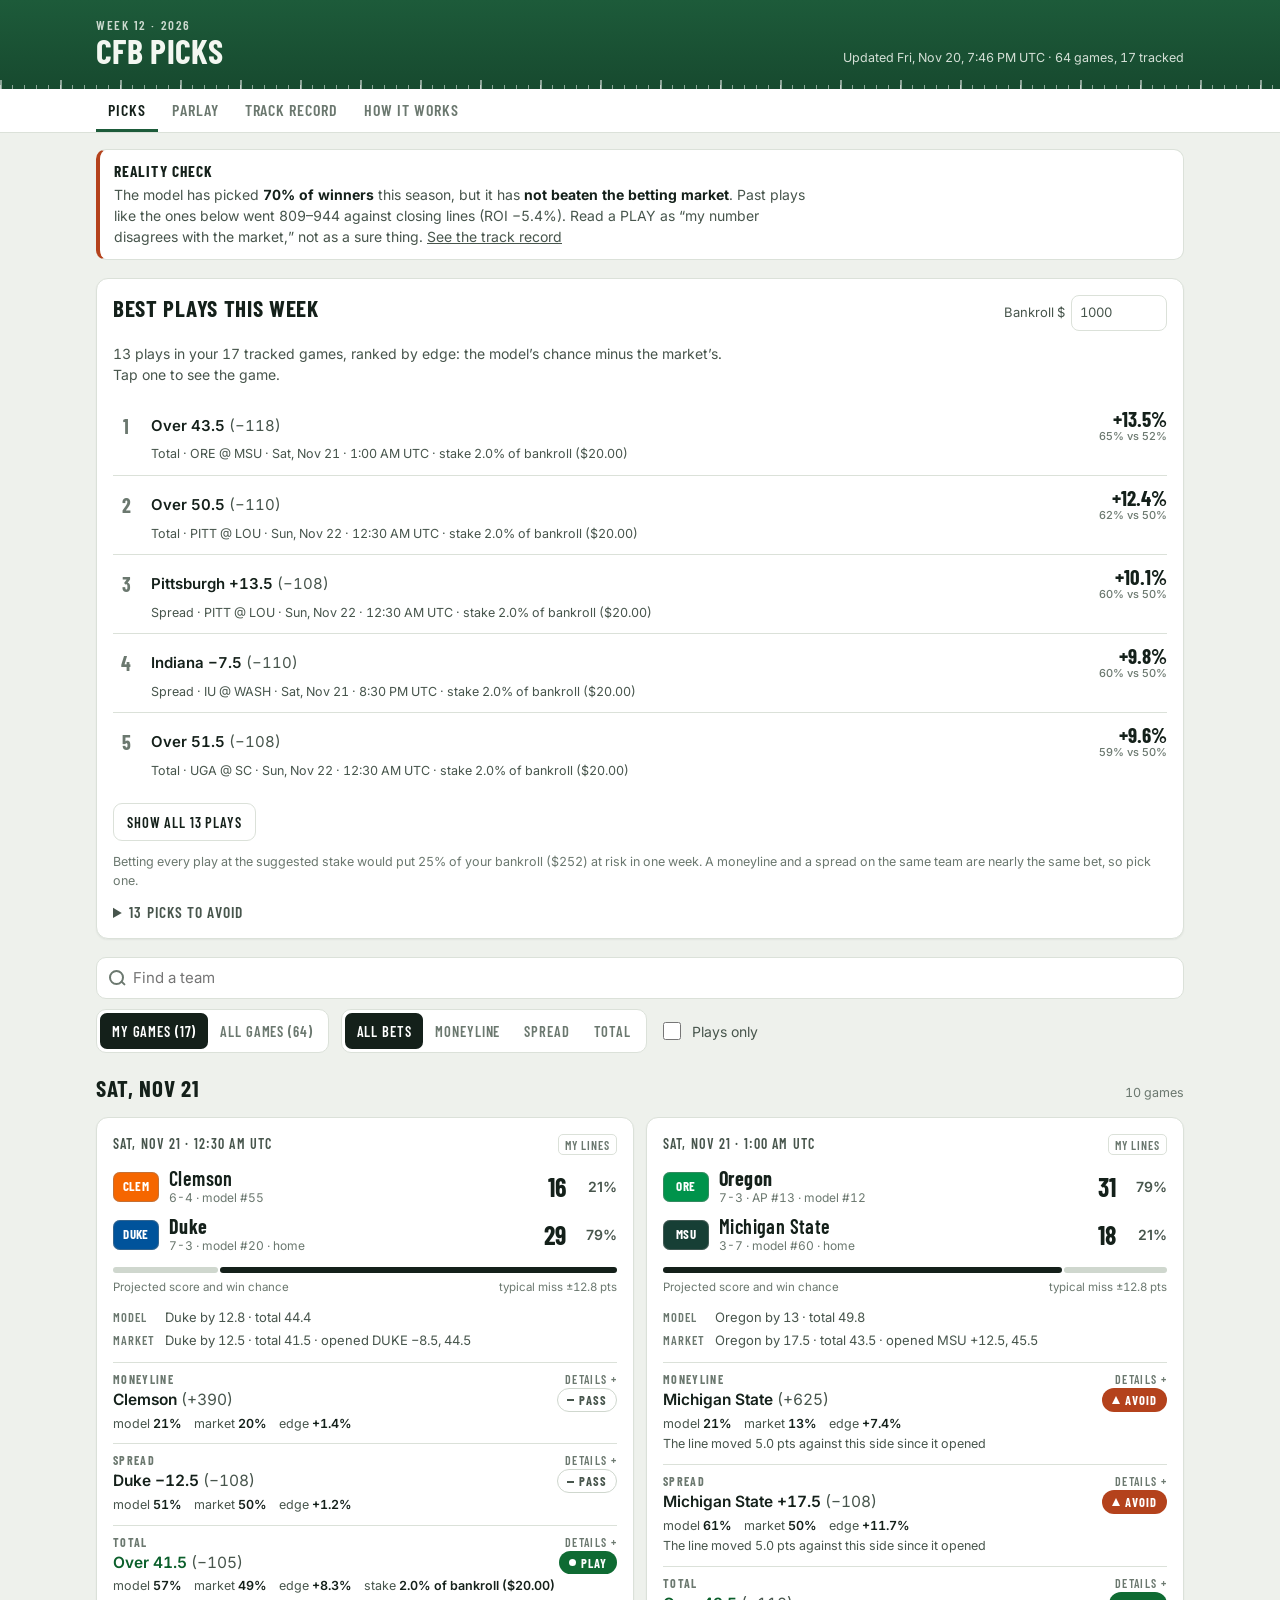
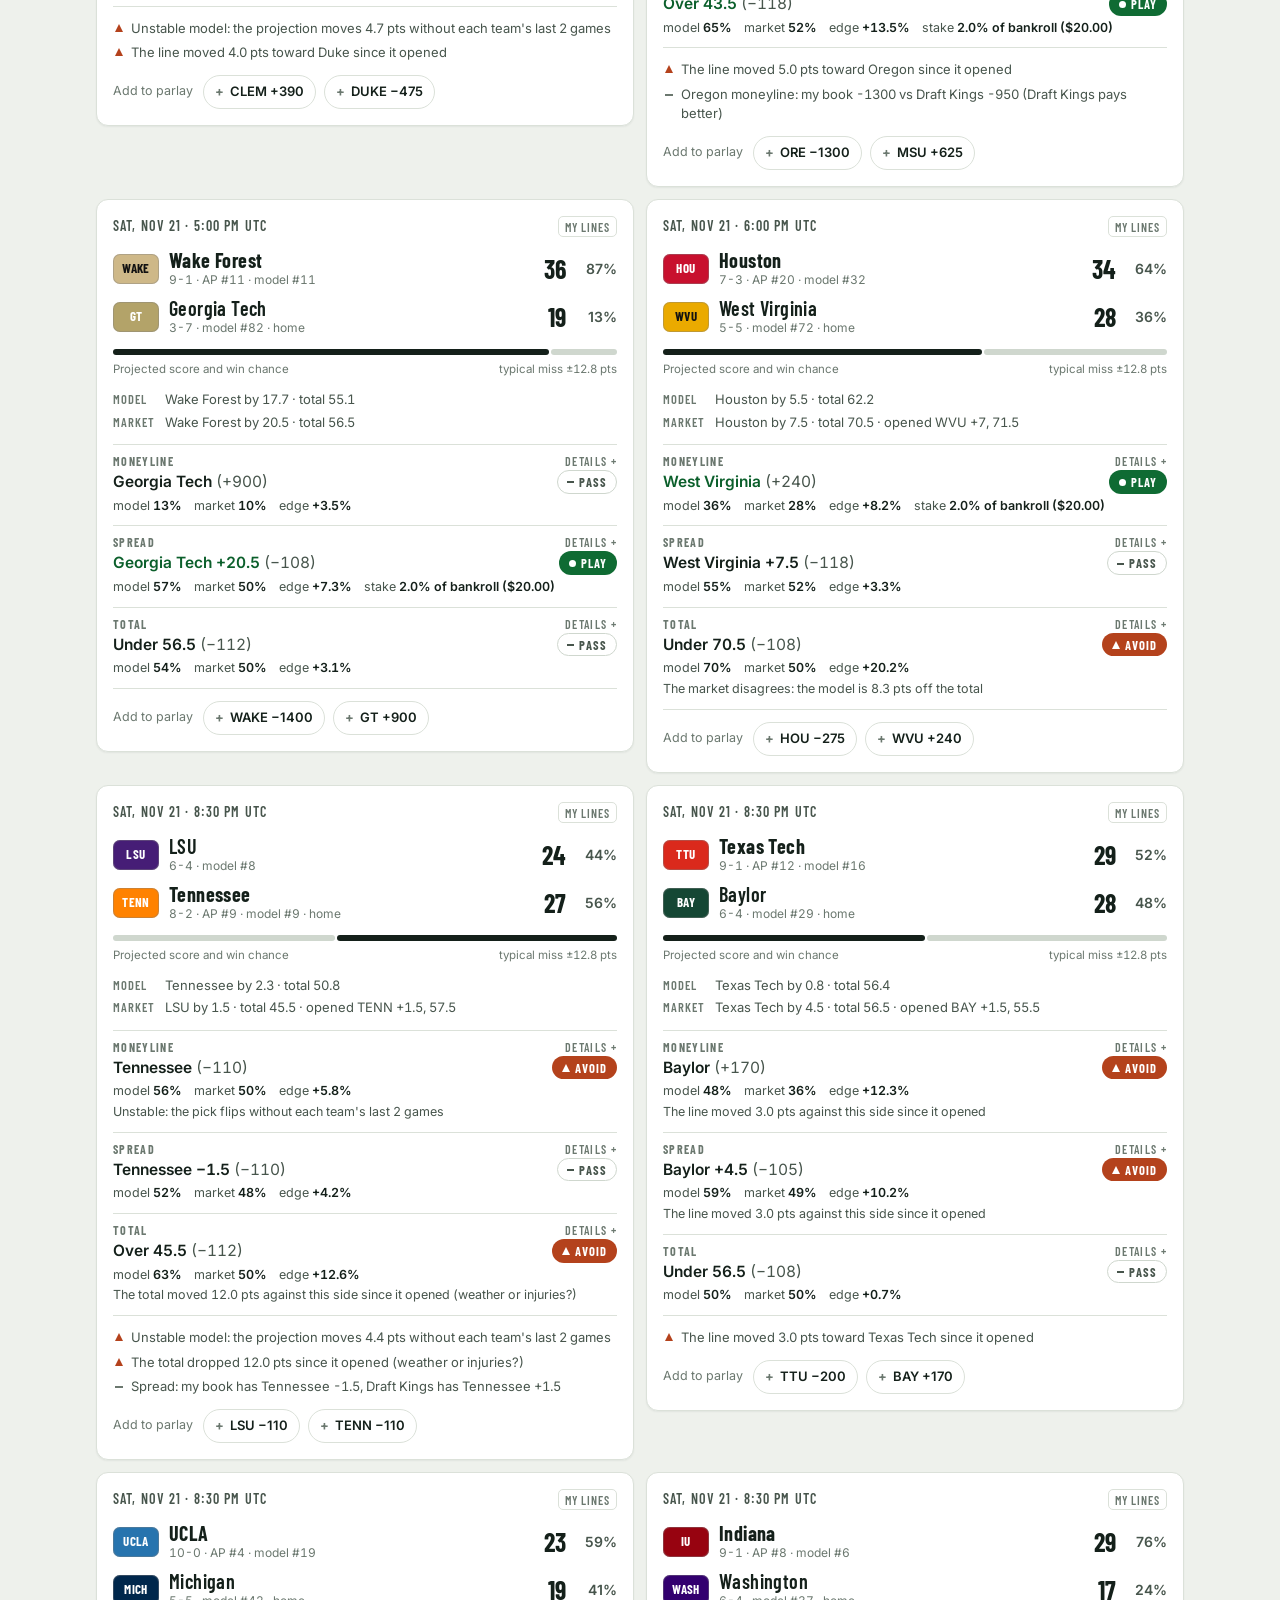
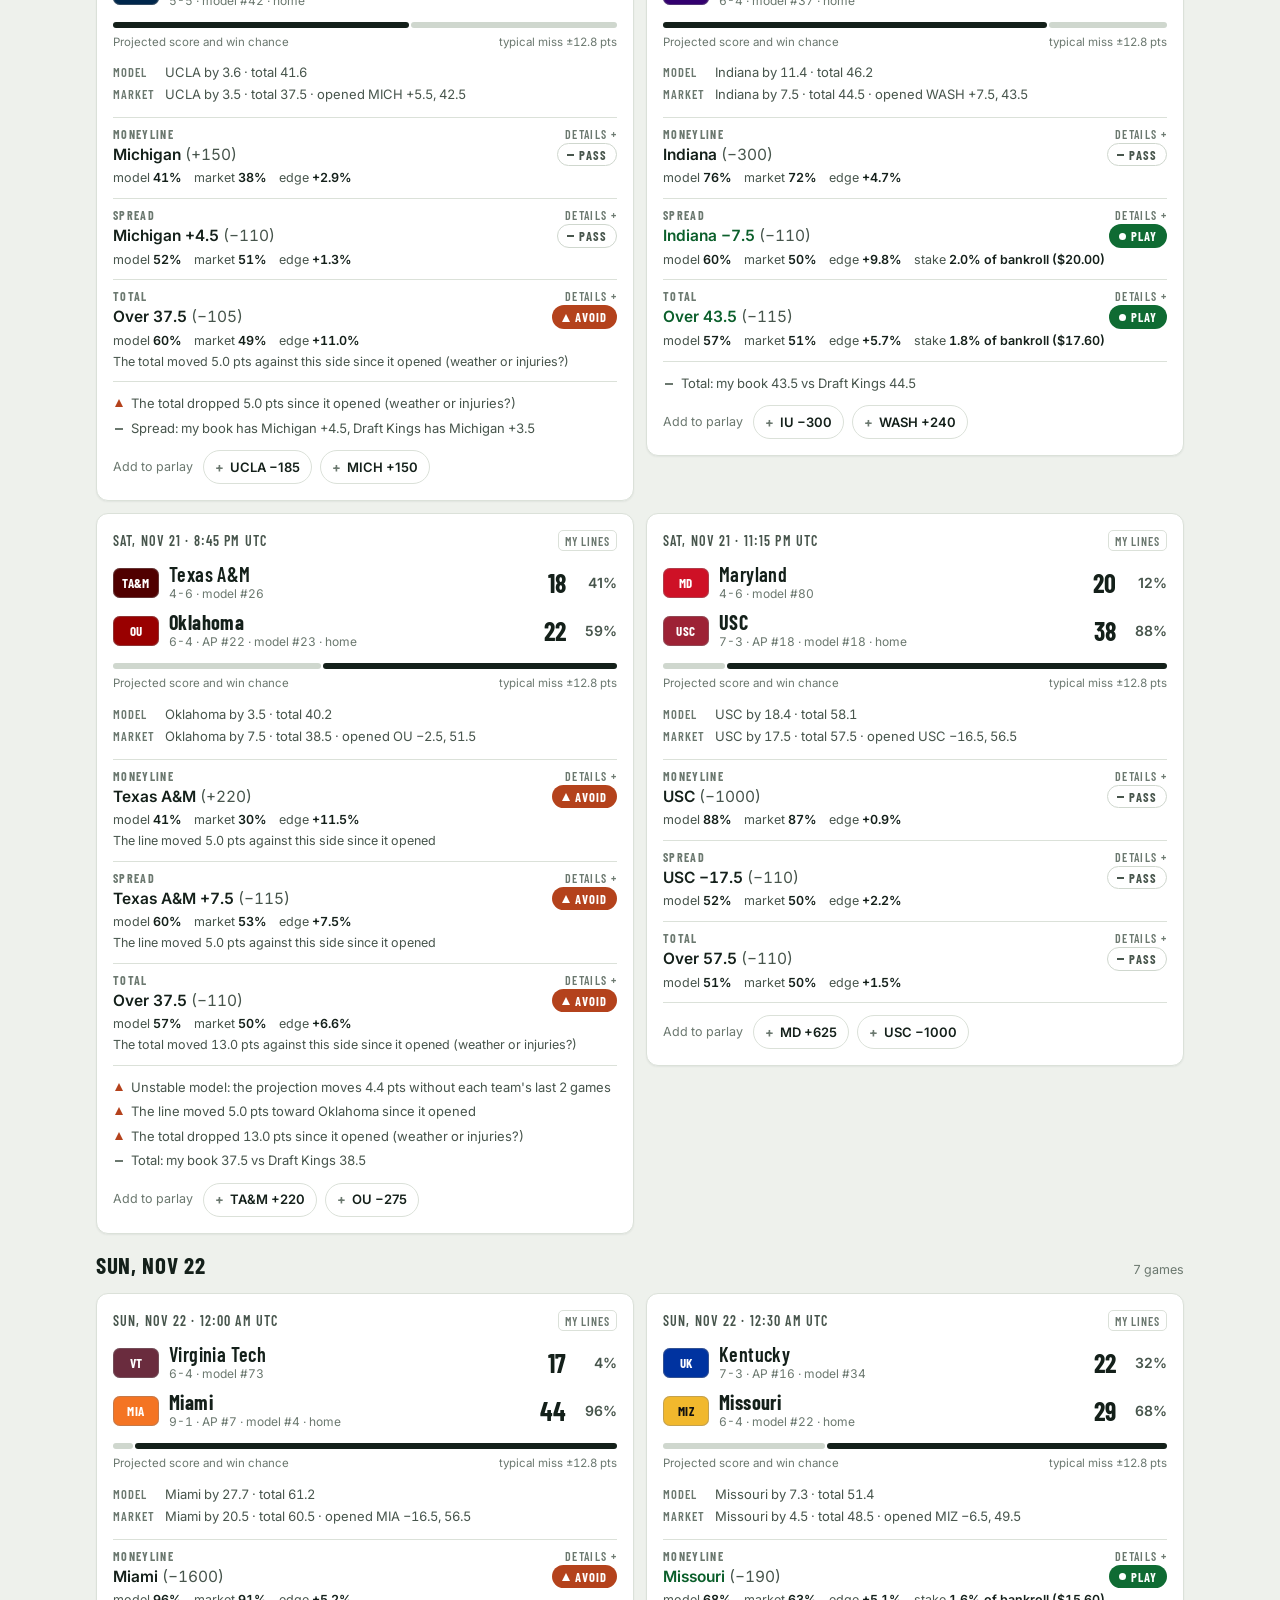
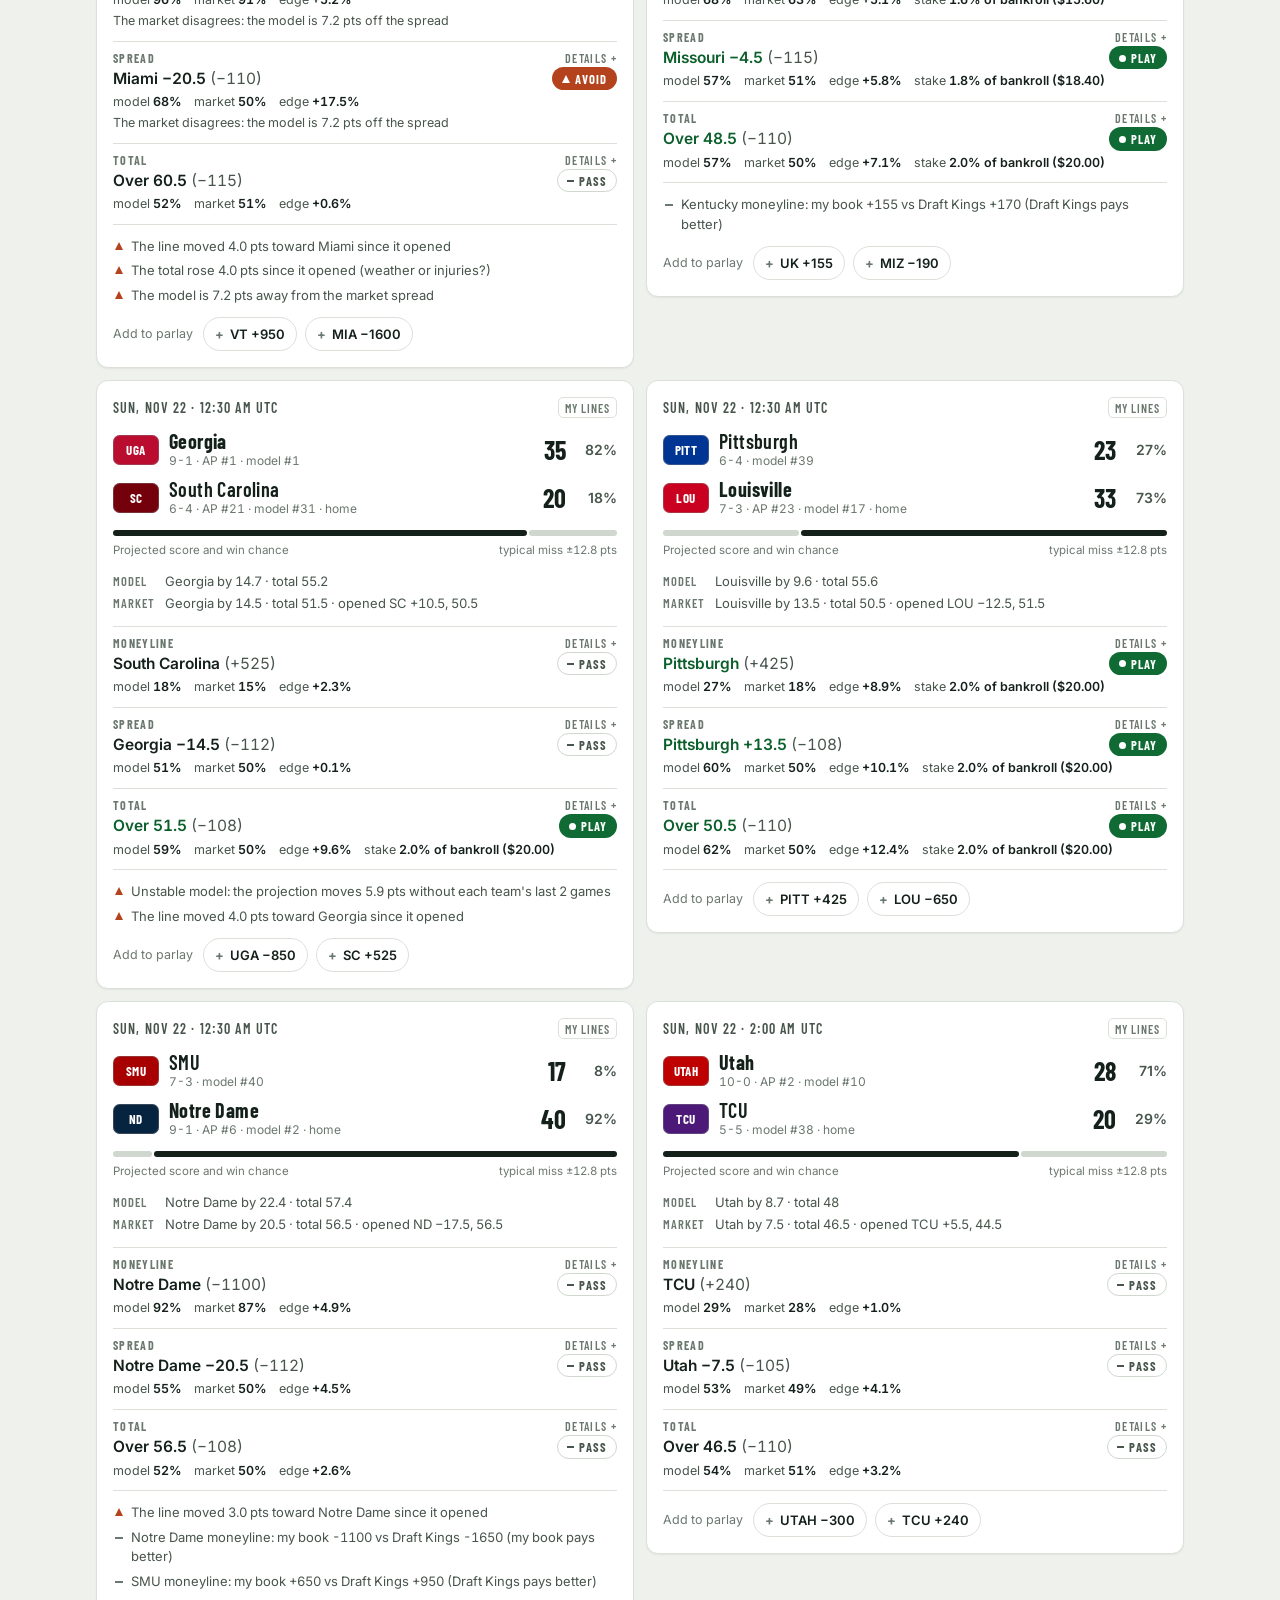
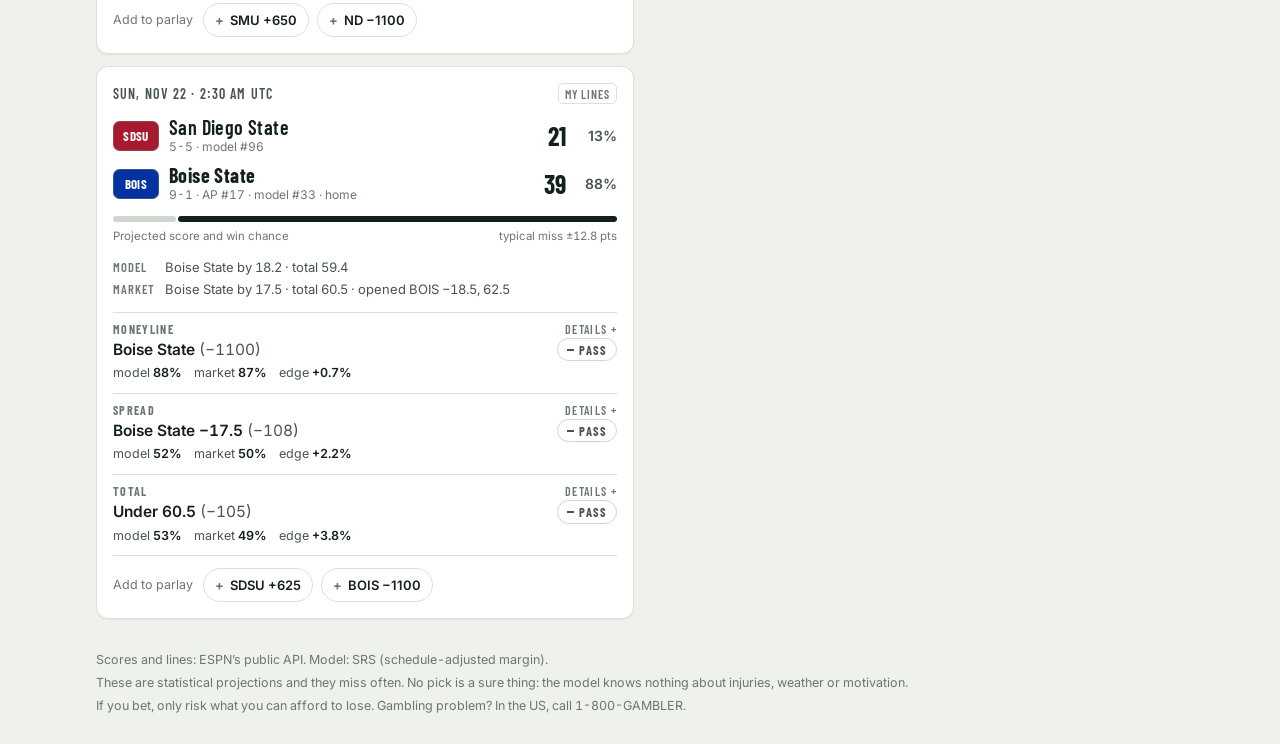
==== index.html @ 45dae530 "Publish site from a3df82f" ====
<!doctype html>
<html lang="en">
<head>
<meta charset="utf-8">
<meta name="viewport" content="width=device-width, initial-scale=1, viewport-fit=cover">
<meta name="description" content="Weekly college football projections: projected scores, win probabilities and how they compare with the betting market.">
<!-- head:start -->
<title>CFB Picks</title>
<meta name="claude:viewport-fit-sides" content="cover">
<link rel="stylesheet" href="https://fonts.googleapis.com/css2?family=Barlow+Condensed:wght@500;600;700&family=Inter:wght@400;500;600;700&display=swap">
<!-- head:end -->
<link rel="stylesheet" href="styles.css">
</head>
<body>
<!-- body:start -->
<header class="field">
  <div class="wrap field-inner">
    <div>
      <p class="eyebrow" id="hdr-week">College football</p>
      <h1>CFB Picks</h1>
    </div>
    <p class="field-meta" id="hdr-meta">Loading…</p>
  </div>
  <div class="hashmarks" aria-hidden="true"></div>
</header>

<nav class="tabs" aria-label="Sections">
  <div class="wrap tabs-inner">
    <a href="#picks" data-view="picks">Picks</a>
    <a href="#parlay" data-view="parlay">Parlay<span class="count" id="parlay-count" hidden></span></a>
    <a href="#record" data-view="record">Track record</a>
    <a href="#how" data-view="how">How it works</a>
  </div>
</nav>

<main class="wrap" id="view" tabindex="-1">
  <p class="loading">Loading this week's picks…</p>
</main>

<footer class="wrap foot">
  <p id="foot-gen"></p>
  <p>These are statistical projections and they miss often. No pick is a sure thing: the model knows nothing about injuries, weather or motivation.</p>
  <p>If you bet, only risk what you can afford to lose. Gambling problem? In the US, call 1-800-GAMBLER.</p>
</footer>

<div class="tooltip" id="tooltip" role="status" hidden></div>
<!-- body:end -->
<script src="app.js"></script>
</body>
</html>
---- styles.css ----
/* Layout: a "field" band on top, sticky tabs, then one column of cards
   (two columns on wide screens). Numbers use tabular figures. */
:root {
  --bg: #eef1ec;
  --surface: #ffffff;
  --surface-2: #f4f7f2;
  --ink: #14201a;
  --ink-2: #47554c;
  --muted: #6b786f;
  --line: #dbe1d9;
  --track: #cfd7ce;
  --field: #1d5b3a;
  --field-2: #174a2f;
  --field-ink: #f3f7f1;
  --chalk: rgba(255, 255, 255, 0.5);
  --play-bg: #0f6b33;
  --play-fg: #ffffff;
  --play-soft: #e3f2e7;
  --avoid-bg: #b4421c;
  --avoid-fg: #ffffff;
  --avoid-soft: #fbe9e1;
  --pass-fg: #47554c;
  --good-ink: #0b5f2b;
  --bad-ink: #a12a2a;
  --series-1: #2a78d6;
  --series-2: #eb6834;
  --focus: #2a78d6;
  --shadow: 0 1px 2px rgba(20, 32, 26, 0.06);
  --display: "Barlow Condensed", "Arial Narrow", "Roboto Condensed", system-ui, sans-serif;
  --body: Inter, system-ui, -apple-system, "Segoe UI", Roboto, sans-serif;
  padding-top: env(safe-area-inset-top, 0px);
  padding-bottom: env(safe-area-inset-bottom, 0px);
}
@media (prefers-color-scheme: dark) {
  :root:not([data-theme="light"]) {
    --bg: #0e1411;
    --surface: #171f1a;
    --surface-2: #1d2721;
    --ink: #ecf1eb;
    --ink-2: #b8c3ba;
    --muted: #8a968d;
    --line: #2a352e;
    --track: #364239;
    --field: #17422b;
    --field-2: #123623;
    --field-ink: #eef4ec;
    --chalk: rgba(255, 255, 255, 0.34);
    --play-bg: #2faa58;
    --play-fg: #06140b;
    --play-soft: #16301f;
    --avoid-bg: #e2733f;
    --avoid-fg: #1c0a03;
    --avoid-soft: #33201a;
    --pass-fg: #b8c3ba;
    --good-ink: #5fce85;
    --bad-ink: #ef8a8a;
    --series-1: #3987e5;
    --series-2: #d95926;
    --focus: #6aa6ee;
    --shadow: none;
    color-scheme: dark;
  }
}
:root[data-theme="dark"] {
  --bg: #0e1411;
  --surface: #171f1a;
  --surface-2: #1d2721;
  --ink: #ecf1eb;
  --ink-2: #b8c3ba;
  --muted: #8a968d;
  --line: #2a352e;
  --track: #364239;
  --field: #17422b;
  --field-2: #123623;
  --field-ink: #eef4ec;
  --chalk: rgba(255, 255, 255, 0.34);
  --play-bg: #2faa58;
  --play-fg: #06140b;
  --play-soft: #16301f;
  --avoid-bg: #e2733f;
  --avoid-fg: #1c0a03;
  --avoid-soft: #33201a;
  --pass-fg: #b8c3ba;
  --good-ink: #5fce85;
  --bad-ink: #ef8a8a;
  --series-1: #3987e5;
  --series-2: #d95926;
  --focus: #6aa6ee;
  --shadow: none;
  color-scheme: dark;
}

* { box-sizing: border-box; }
html { -webkit-text-size-adjust: 100%; }
body {
  margin: 0;
  background: var(--bg);
  color: var(--ink);
  font: 400 15px/1.5 var(--body);
  font-variant-numeric: tabular-nums;
}
body::before {
  content: "";
  position: fixed;
  inset: 0 0 auto;
  height: env(safe-area-inset-top, 0px);
  z-index: 10;
  background: var(--field);
}
h1, h2, h3, p, dl, dd { margin: 0; }
button, input, select { font: inherit; color: inherit; }
a { color: inherit; }
summary { cursor: pointer; }
:focus-visible { outline: 2px solid var(--focus); outline-offset: 2px; border-radius: 4px; }

.wrap {
  max-width: 1120px;
  margin-inline: auto;
  padding-left: max(16px, env(safe-area-inset-left, 0px));
  padding-right: max(16px, env(safe-area-inset-right, 0px));
}

/* --------------------------------------------------------------- top band */
.field {
  background: linear-gradient(180deg, var(--field), var(--field-2));
  color: var(--field-ink);
  margin-top: calc(-1 * env(safe-area-inset-top, 0px));
  padding-top: calc(env(safe-area-inset-top, 0px) + 18px);
}
.field-inner { display: flex; flex-wrap: wrap; align-items: flex-end; justify-content: space-between; gap: 6px 20px; padding-block: 0 12px; }
.eyebrow { font: 600 13px/1.2 var(--display); letter-spacing: 0.12em; text-transform: uppercase; opacity: 0.82; }
h1 { font: 700 34px/1 var(--display); letter-spacing: 0.01em; text-transform: uppercase; }
.field-meta { font-size: 12.5px; opacity: 0.86; min-width: 0; }
/* Yard marks: a short tick every 5 "yards" and a long one every 10. */
.hashmarks {
  height: 9px;
  background:
    repeating-linear-gradient(90deg, var(--chalk) 0 2px, transparent 2px 60px) 0 100% / 100% 9px no-repeat,
    repeating-linear-gradient(90deg, var(--chalk) 0 1px, transparent 1px 12px) 0 100% / 100% 4px no-repeat;
}

.tabs {
  position: sticky;
  top: env(safe-area-inset-top, 0px);
  z-index: 9;
  background: var(--surface);
  border-bottom: 1px solid var(--line);
}
.tabs-inner { display: flex; gap: 2px; overflow-x: auto; scrollbar-width: none; }
.tabs-inner::-webkit-scrollbar { display: none; }
.tabs a {
  flex: 0 0 auto;
  display: inline-flex; align-items: center; gap: 6px;
  padding: 13px 12px 11px;
  font: 600 16px/1 var(--display);
  letter-spacing: 0.06em;
  text-transform: uppercase;
  text-decoration: none;
  color: var(--muted);
  border-bottom: 3px solid transparent;
}
.tabs a[aria-current="page"] { color: var(--ink); border-bottom-color: var(--field); }
.count { font: 700 12px/1 var(--body); letter-spacing: 0; background: var(--ink); color: var(--surface); border-radius: 999px; padding: 3px 6px; }

main { padding-block: 16px 28px; display: flex; flex-direction: column; gap: 18px; min-height: 50vh; }
main:focus { outline: none; }
.loading, .empty { color: var(--muted); padding-block: 20px; }
.foot { padding-block: 4px 28px; color: var(--muted); font-size: 12.5px; display: flex; flex-direction: column; gap: 4px; max-width: 1120px; }

/* ------------------------------------------------------------- base parts */
.h2 { font: 700 23px/1.15 var(--display); letter-spacing: 0.03em; text-transform: uppercase; text-wrap: balance; }
.h3 { font: 600 15.5px/1.2 var(--display); letter-spacing: 0.07em; text-transform: uppercase; color: var(--ink-2); }
.sub { color: var(--ink-2); font-size: 14px; max-width: 68ch; }
.small { font-size: 12.5px; color: var(--muted); }
.stack { display: flex; flex-direction: column; gap: 14px; }
.panel { background: var(--surface); border: 1px solid var(--line); border-radius: 12px; padding: 16px; box-shadow: var(--shadow); min-width: 0; display: flex; flex-direction: column; gap: 12px; }
.panel-head { display: flex; flex-wrap: wrap; justify-content: space-between; align-items: baseline; gap: 6px 16px; }
.num { white-space: nowrap; }
.pos { color: var(--good-ink); }
.neg { color: var(--bad-ink); }
.linklike { background: none; border: 0; padding: 0; color: var(--ink); text-decoration: underline; text-underline-offset: 3px; cursor: pointer; font-weight: 600; }

.callout { background: var(--surface); border: 1px solid var(--line); border-left: 4px solid var(--avoid-bg); border-radius: 10px; padding: 12px 14px; display: flex; flex-direction: column; gap: 4px; }
.callout b.t { font: 700 15.5px/1.2 var(--display); letter-spacing: 0.07em; text-transform: uppercase; }
.callout p { font-size: 14px; color: var(--ink-2); max-width: 78ch; }
.callout p b { color: var(--ink); }

.pill {
  display: inline-flex; align-items: center; gap: 5px;
  font: 700 12.5px/1 var(--display); letter-spacing: 0.09em; text-transform: uppercase;
  padding: 5px 9px 4px; border-radius: 999px; white-space: nowrap; border: 1.5px solid transparent;
}
.pill::before { content: ""; width: 7px; height: 7px; flex: 0 0 auto; }
.pill.play { background: var(--play-bg); color: var(--play-fg); }
.pill.play::before { background: currentColor; border-radius: 50%; }
.pill.avoid { background: var(--avoid-bg); color: var(--avoid-fg); }
.pill.avoid::before { width: 0; height: 0; border-left: 4.5px solid transparent; border-right: 4.5px solid transparent; border-bottom: 8px solid currentColor; }
.pill.pass, .pill.none { color: var(--pass-fg); border-color: var(--track); }
.pill.pass::before, .pill.none::before { height: 2px; background: currentColor; }

.badge {
  flex: 0 0 auto; display: inline-flex; align-items: center; justify-content: center;
  width: 46px; height: 30px; border-radius: 7px; padding: 0 3px;
  font: 700 13px/1 var(--display); letter-spacing: 0.03em; white-space: nowrap; overflow: hidden;
  box-shadow: inset 0 0 0 1px rgba(128, 128, 128, 0.4);
}
.badge.plain { background: var(--surface-2); color: var(--ink-2); }
.badge.sm { width: 38px; height: 24px; font-size: 11.5px; border-radius: 6px; }

/* ---------------------------------------------------------------- controls */
.controls { display: flex; flex-direction: column; gap: 10px; }
.controls-row { display: flex; flex-wrap: wrap; gap: 8px 12px; align-items: center; }
.search { flex: 1 1 220px; min-width: 0; position: relative; }
.search input {
  width: 100%; min-height: 42px; padding: 9px 12px 9px 36px; border: 1px solid var(--line); border-radius: 10px; background: var(--surface);
}
.search::before { content: ""; position: absolute; left: 13px; top: 50%; width: 11px; height: 11px; margin-top: -8px; border: 2px solid var(--muted); border-radius: 50%; }
.search::after { content: ""; position: absolute; left: 24px; top: 50%; width: 6px; height: 2px; margin-top: 4px; background: var(--muted); transform: rotate(45deg); border-radius: 1px; }
.seg { display: inline-flex; background: var(--surface); border: 1px solid var(--line); border-radius: 10px; padding: 3px; max-width: 100%; overflow-x: auto; scrollbar-width: none; }
.seg::-webkit-scrollbar { display: none; }
.seg button {
  flex: 0 0 auto; border: 0; background: transparent; cursor: pointer; border-radius: 7px;
  padding: 8px 12px; min-height: 36px;
  font: 600 14.5px/1 var(--display); letter-spacing: 0.06em; text-transform: uppercase; color: var(--muted);
}
.seg button[aria-pressed="true"] { background: var(--ink); color: var(--surface); }
.toggle { display: inline-flex; align-items: center; gap: 8px; cursor: pointer; font-size: 14px; color: var(--ink-2); min-height: 36px; }
.toggle input { width: 18px; height: 18px; accent-color: var(--play-bg); }
.field-input { display: inline-flex; flex-wrap: wrap; align-items: center; gap: 6px; font-size: 13px; color: var(--ink-2); }
.field-input input { width: 96px; padding: 7px 8px; border: 1px solid var(--line); border-radius: 8px; background: var(--surface); min-height: 36px; }
.btn {
  border: 1px solid var(--line); background: var(--surface); border-radius: 9px; padding: 9px 13px; min-height: 38px; cursor: pointer;
  font: 600 14.5px/1 var(--display); letter-spacing: 0.06em; text-transform: uppercase;
}
.btn.primary { background: var(--ink); color: var(--surface); border-color: var(--ink); }
.btn.ghost { background: transparent; }

/* --------------------------------------------------------------- top plays */
.plays { display: flex; flex-direction: column; }
.playrow {
  display: grid; grid-template-columns: auto minmax(0, 1fr) auto; gap: 2px 12px; align-items: center;
  padding: 11px 0; border: 0; border-bottom: 1px solid var(--line); background: none; text-align: left; cursor: pointer; width: 100%;
}
.playrow:last-child { border-bottom: 0; }
.playrow:hover .what { text-decoration: underline; text-underline-offset: 3px; }
.rankno { font: 700 20px/1 var(--display); color: var(--muted); min-width: 1.3em; text-align: center; }
.playrow .what { font-weight: 600; min-width: 0; overflow-wrap: anywhere; }
.playrow .what .price { font-weight: 400; color: var(--ink-2); }
.playrow .edge { font: 700 21px/1 var(--display); text-align: right; white-space: nowrap; }
.playrow .edge small { display: block; font: 500 11px/1.3 var(--body); color: var(--muted); letter-spacing: 0; }
.playrow .ctx { grid-column: 2 / 4; font-size: 12.5px; color: var(--ink-2); }
.more { align-self: flex-start; }

/* ------------------------------------------------------------------- cards */
.day { display: flex; align-items: baseline; gap: 10px; padding-top: 4px; }
.day .small { margin-left: auto; }
.cards { display: grid; grid-template-columns: repeat(auto-fill, minmax(min(100%, 430px), 1fr)); gap: 12px; align-items: start; }
.game { gap: 12px; scroll-margin-top: 64px; }
.game.flash { outline: 3px solid var(--focus); outline-offset: 2px; }
.game-top { display: flex; justify-content: space-between; align-items: center; gap: 8px; }
.kick { font: 600 14px/1 var(--display); letter-spacing: 0.08em; text-transform: uppercase; color: var(--ink-2); }
.tag { font: 600 12px/1 var(--display); letter-spacing: 0.08em; text-transform: uppercase; color: var(--muted); border: 1px solid var(--line); border-radius: 5px; padding: 4px 6px 3px; white-space: nowrap; }
.tags { display: flex; flex-wrap: wrap; gap: 6px; justify-content: flex-end; }

.teams { display: grid; grid-template-columns: minmax(0, 1fr) auto auto; gap: 8px 12px; align-items: center; }
.team { display: flex; align-items: center; gap: 10px; min-width: 0; }
.team-name { min-width: 0; }
.team-name b { font: 600 20px/1.1 var(--display); letter-spacing: 0.02em; display: block; overflow-wrap: anywhere; }
.team-name span { font-size: 12px; color: var(--muted); display: block; }
.team.fav .team-name b { font-weight: 700; }
.proj { font: 700 26px/1 var(--display); text-align: right; min-width: 1.4em; }
.wp { font: 600 14px/1 var(--body); color: var(--ink-2); text-align: right; min-width: 2.8em; }
.wpbar { display: flex; gap: 2px; height: 6px; }
.wpbar i { display: block; height: 100%; background: var(--track); border-radius: 3px; min-width: 2px; }
.wpbar i.fav { background: var(--ink); }
.cap { display: flex; justify-content: space-between; gap: 10px; font-size: 11.5px; color: var(--muted); margin-top: -6px; }

.lines { display: grid; grid-template-columns: auto minmax(0, 1fr); gap: 3px 10px; font-size: 13px; color: var(--ink-2); }
.lines dt { font: 600 12.5px/1.55 var(--display); letter-spacing: 0.08em; text-transform: uppercase; color: var(--muted); }
.lines dd { min-width: 0; }

.markets { display: flex; flex-direction: column; border-top: 1px solid var(--line); }
.mkt { border-bottom: 1px solid var(--line); }
.mkt > summary { list-style: none; display: grid; grid-template-columns: minmax(0, 1fr) auto; gap: 3px 10px; align-items: center; padding: 10px 0; }
.mkt > summary::-webkit-details-marker { display: none; }
.mkt-type { grid-column: 1 / 3; font: 700 12px/1 var(--display); letter-spacing: 0.11em; text-transform: uppercase; color: var(--muted); display: flex; justify-content: space-between; }
.mkt-type::after { content: "Details +"; font-weight: 600; }
.mkt[open] .mkt-type::after { content: "Hide \2212"; }
.mkt-pick { font-weight: 600; font-size: 15.5px; min-width: 0; overflow-wrap: anywhere; }
.mkt-pick .price { font-weight: 400; color: var(--ink-2); }
.mkt-sub { grid-column: 1 / 3; font-size: 12.5px; color: var(--ink-2); display: flex; flex-wrap: wrap; gap: 2px 12px; }
.mkt-sub b { color: var(--ink); font-weight: 600; }
.mkt.is-play > summary .mkt-pick { color: var(--good-ink); }
.mkt-body { padding: 2px 0 12px; font-size: 13.5px; color: var(--ink-2); display: flex; flex-direction: column; gap: 8px; }
.mkt-body ul { margin: 0; padding-left: 18px; display: flex; flex-direction: column; gap: 3px; }
.why { background: var(--surface-2); border-radius: 8px; padding: 10px 12px; }
.why.play { background: var(--play-soft); }
.why.avoid { background: var(--avoid-soft); }
.why b { color: var(--ink); }
.alerts { margin: 0; padding: 0; list-style: none; display: flex; flex-direction: column; gap: 5px; font-size: 13px; }
.alerts li { padding-left: 18px; position: relative; color: var(--ink-2); }
.alerts li::before { content: ""; position: absolute; left: 2px; top: 5px; border-left: 4.5px solid transparent; border-right: 4.5px solid transparent; border-bottom: 8px solid var(--avoid-bg); }
.alerts li.cmp::before { border: 0; width: 8px; height: 2px; top: 9px; left: 2px; background: var(--muted); }
.note { font-size: 13px; background: var(--surface-2); border-radius: 8px; padding: 9px 11px; }
.addrow { display: flex; flex-wrap: wrap; align-items: center; gap: 8px; }
.addrow .small { margin-right: 2px; }
.addchip {
  border: 1.5px solid var(--line); background: var(--surface); border-radius: 999px; padding: 6px 11px; min-height: 34px; cursor: pointer;
  font: 600 13px/1 var(--body); display: inline-flex; align-items: center; gap: 6px;
}
.addchip::before { content: "+"; font-weight: 700; color: var(--muted); }
.addchip[aria-pressed="true"] { border-color: var(--ink); background: var(--ink); color: var(--surface); }
.addchip[aria-pressed="true"]::before { content: "\2713"; color: inherit; }

table { border-collapse: collapse; width: 100%; font-size: 13px; }
th, td { padding: 7px 8px; text-align: right; border-bottom: 1px solid var(--line); white-space: nowrap; }
th { font: 600 12.5px/1.2 var(--display); letter-spacing: 0.08em; text-transform: uppercase; color: var(--muted); }
th:first-child, td:first-child { text-align: left; padding-left: 0; }
td:last-child, th:last-child { padding-right: 0; }
td.wrapcell { white-space: normal; min-width: 120px; }
tr.hl td { background: var(--surface-2); }
tbody tr:last-child td { border-bottom: 0; }
.scroll { overflow-x: auto; }
.mini { font-size: 12.5px; }
.mini th, .mini td { padding: 6px 6px; }
.cell2 small { display: block; font-weight: 400; font-size: 11.5px; color: var(--muted); }
.pm { color: var(--muted); font-size: 11.5px; }

/* ------------------------------------------------------------------ parlay */
.verdict { font-size: 16px; line-height: 1.5; max-width: 62ch; }
.verdict b { white-space: nowrap; }
.kv { display: grid; grid-template-columns: repeat(auto-fit, minmax(140px, 1fr)); gap: 12px; }
.kv > div { min-width: 0; background: var(--surface-2); border-radius: 10px; padding: 10px 12px; }
.kv .k { font: 600 12.5px/1.2 var(--display); letter-spacing: 0.08em; text-transform: uppercase; color: var(--muted); }
.kv .v { font: 600 24px/1.25 var(--body); font-variant-numeric: normal; }
.kv .s { font-size: 12.5px; color: var(--muted); }
.legs { display: flex; flex-direction: column; max-width: 660px; }
.legitem { display: grid; grid-template-columns: auto minmax(0, 1fr) auto; gap: 7px 10px; align-items: center; padding: 10px 0; border-bottom: 1px solid var(--line); }
.legitem:last-child { border-bottom: 0; }
.legname { min-width: 0; }
.legname b { font: 600 17px/1.15 var(--display); letter-spacing: 0.02em; overflow-wrap: anywhere; }
.legname small { display: block; font-size: 12px; color: var(--muted); }
.legitem .fig { text-align: right; font-weight: 600; white-space: nowrap; }
.legitem .fig small { display: block; font-weight: 400; font-size: 11.5px; color: var(--muted); }
.legitem .bar { grid-column: 1 / 4; height: 8px; background: var(--track); border-radius: 4px; overflow: hidden; }
.legitem .bar i { display: block; height: 100%; background: var(--ink); border-radius: 4px; }
.legitem .bar.weak i { background: var(--avoid-bg); }
.flag { display: inline-block; vertical-align: 2px; font: 700 11px/1 var(--display); letter-spacing: 0.09em; text-transform: uppercase; color: var(--avoid-fg); background: var(--avoid-bg); border-radius: 4px; padding: 3px 5px 2px; margin-left: 8px; white-space: nowrap; }

.legrow { display: grid; grid-template-columns: minmax(0, 1fr); gap: 6px; padding: 10px 0; border-bottom: 1px solid var(--line); }
.legrow:last-child { border-bottom: 0; }
.legrow .when { font-size: 12px; color: var(--muted); }
.legopts { display: grid; grid-template-columns: 1fr 1fr; gap: 8px; }
.leg {
  text-align: left; border: 1.5px solid var(--line); background: var(--surface); border-radius: 10px; padding: 9px 11px; cursor: pointer; min-width: 0; min-height: 56px;
  display: grid; grid-template-columns: minmax(0, 1fr) auto; gap: 2px 8px; align-items: baseline;
}
.leg b { font: 600 16.5px/1.15 var(--display); letter-spacing: 0.02em; overflow-wrap: anywhere; }
.leg .o { font-weight: 600; }
.leg .p { grid-column: 1 / 3; font-size: 12px; color: var(--muted); }
.leg[aria-pressed="true"] { border-color: var(--ink); background: var(--surface-2); box-shadow: inset 0 0 0 1px var(--ink); }
.slip {
  position: sticky; bottom: 0; z-index: 5; background: var(--surface); border: 1px solid var(--line); border-radius: 14px 14px 0 0; border-bottom: 0;
  padding: 0 16px env(safe-area-inset-bottom, 0px); box-shadow: 0 -6px 18px rgba(0, 0, 0, 0.14);
}
.slip > summary { list-style: none; display: flex; justify-content: space-between; align-items: center; gap: 10px; padding: 13px 0; }
.slip > summary::-webkit-details-marker { display: none; }
.slip > summary .h3 { color: var(--ink); }
.slip-sum { font: 700 17px/1 var(--display); letter-spacing: 0.02em; display: inline-flex; align-items: center; gap: 10px; text-align: right; }
.slip-sum::after { content: "Open"; font: 600 12.5px/1 var(--display); letter-spacing: 0.08em; text-transform: uppercase; color: var(--muted); border: 1px solid var(--line); border-radius: 6px; padding: 5px 7px 4px; }
.slip[open] .slip-sum::after { content: "Close"; }
.slip-body { display: flex; flex-direction: column; gap: 10px; padding-bottom: 14px; max-height: 60vh; overflow-y: auto; }
.slip-legs { display: flex; flex-wrap: wrap; gap: 6px; }
.slip-legs button { border: 1px solid var(--line); background: var(--surface-2); border-radius: 999px; padding: 6px 10px; font-size: 12.5px; cursor: pointer; min-height: 32px; }

/* ------------------------------------------------------------------ charts */
.chart { position: relative; width: 100%; }
.chart svg { display: block; width: 100%; height: auto; overflow: visible; }
.chart text { font: 500 11.5px var(--body); fill: var(--muted); font-variant-numeric: tabular-nums; }
.chart .lbl { fill: var(--ink-2); font-weight: 600; }
.chart .grid { stroke: var(--line); stroke-width: 1; }
.chart .axis { stroke: var(--track); stroke-width: 1; }
.legend { display: flex; flex-wrap: wrap; gap: 4px 16px; font-size: 12.5px; color: var(--ink-2); }
.legend span { display: inline-flex; align-items: center; gap: 6px; }
.legend i { width: 14px; height: 3px; border-radius: 2px; display: inline-block; }
.legend i.dot { width: 9px; height: 9px; border-radius: 50%; }
.tooltip {
  position: fixed; z-index: 30; pointer-events: none; max-width: 240px;
  background: var(--ink); color: var(--surface); border-radius: 8px; padding: 8px 10px; font-size: 12.5px; line-height: 1.4;
  box-shadow: 0 6px 20px rgba(0, 0, 0, 0.25);
}
.tooltip b { font-size: 14px; display: block; }
.bars { display: grid; grid-template-columns: minmax(84px, auto) minmax(0, 1fr) auto; gap: 9px 10px; align-items: center; font-size: 13.5px; }
.bars .bar { display: block; height: 14px; background: var(--track); border-radius: 0 4px 4px 0; min-width: 2px; }
.bars .bar.hl { background: var(--series-1); }
.bars .name { color: var(--ink-2); }
.bars .name.hl { color: var(--ink); font-weight: 600; }
.meter { display: inline-block; vertical-align: middle; width: 52px; height: 6px; border-radius: 3px; background: var(--track); margin-right: 6px; overflow: hidden; }
.meter i { display: block; height: 100%; background: var(--series-1); border-radius: 3px; }
.two { display: grid; grid-template-columns: repeat(auto-fit, minmax(min(100%, 420px), 1fr)); gap: 16px; align-items: start; }
.two > div { display: flex; flex-direction: column; gap: 8px; min-width: 0; }

.prose { max-width: 70ch; display: flex; flex-direction: column; gap: 10px; }
.prose ul { margin: 0; padding-left: 20px; display: flex; flex-direction: column; gap: 6px; }
.prose code { font-size: 0.92em; background: var(--surface-2); padding: 1px 5px; border-radius: 4px; }
.gloss { display: grid; grid-template-columns: minmax(0, 1fr); gap: 10px; max-width: 70ch; }
.gloss dt { font: 700 16px/1.2 var(--display); letter-spacing: 0.05em; text-transform: uppercase; }
.gloss dd { color: var(--ink-2); }
.key { display: grid; grid-template-columns: auto minmax(0, 1fr); gap: 8px 12px; align-items: start; font-size: 14px; color: var(--ink-2); }

@media (max-width: 480px) {
  h1 { font-size: 30px; }
  .panel { padding: 13px; }
  .opt { display: none; }
  .meter { width: 34px; }
  .mini th, .mini td { padding: 6px 4px; }
  .badge { width: 42px; }
}
@media (prefers-reduced-motion: no-preference) {
  .game.flash { transition: outline-color 0.6s ease; }
}
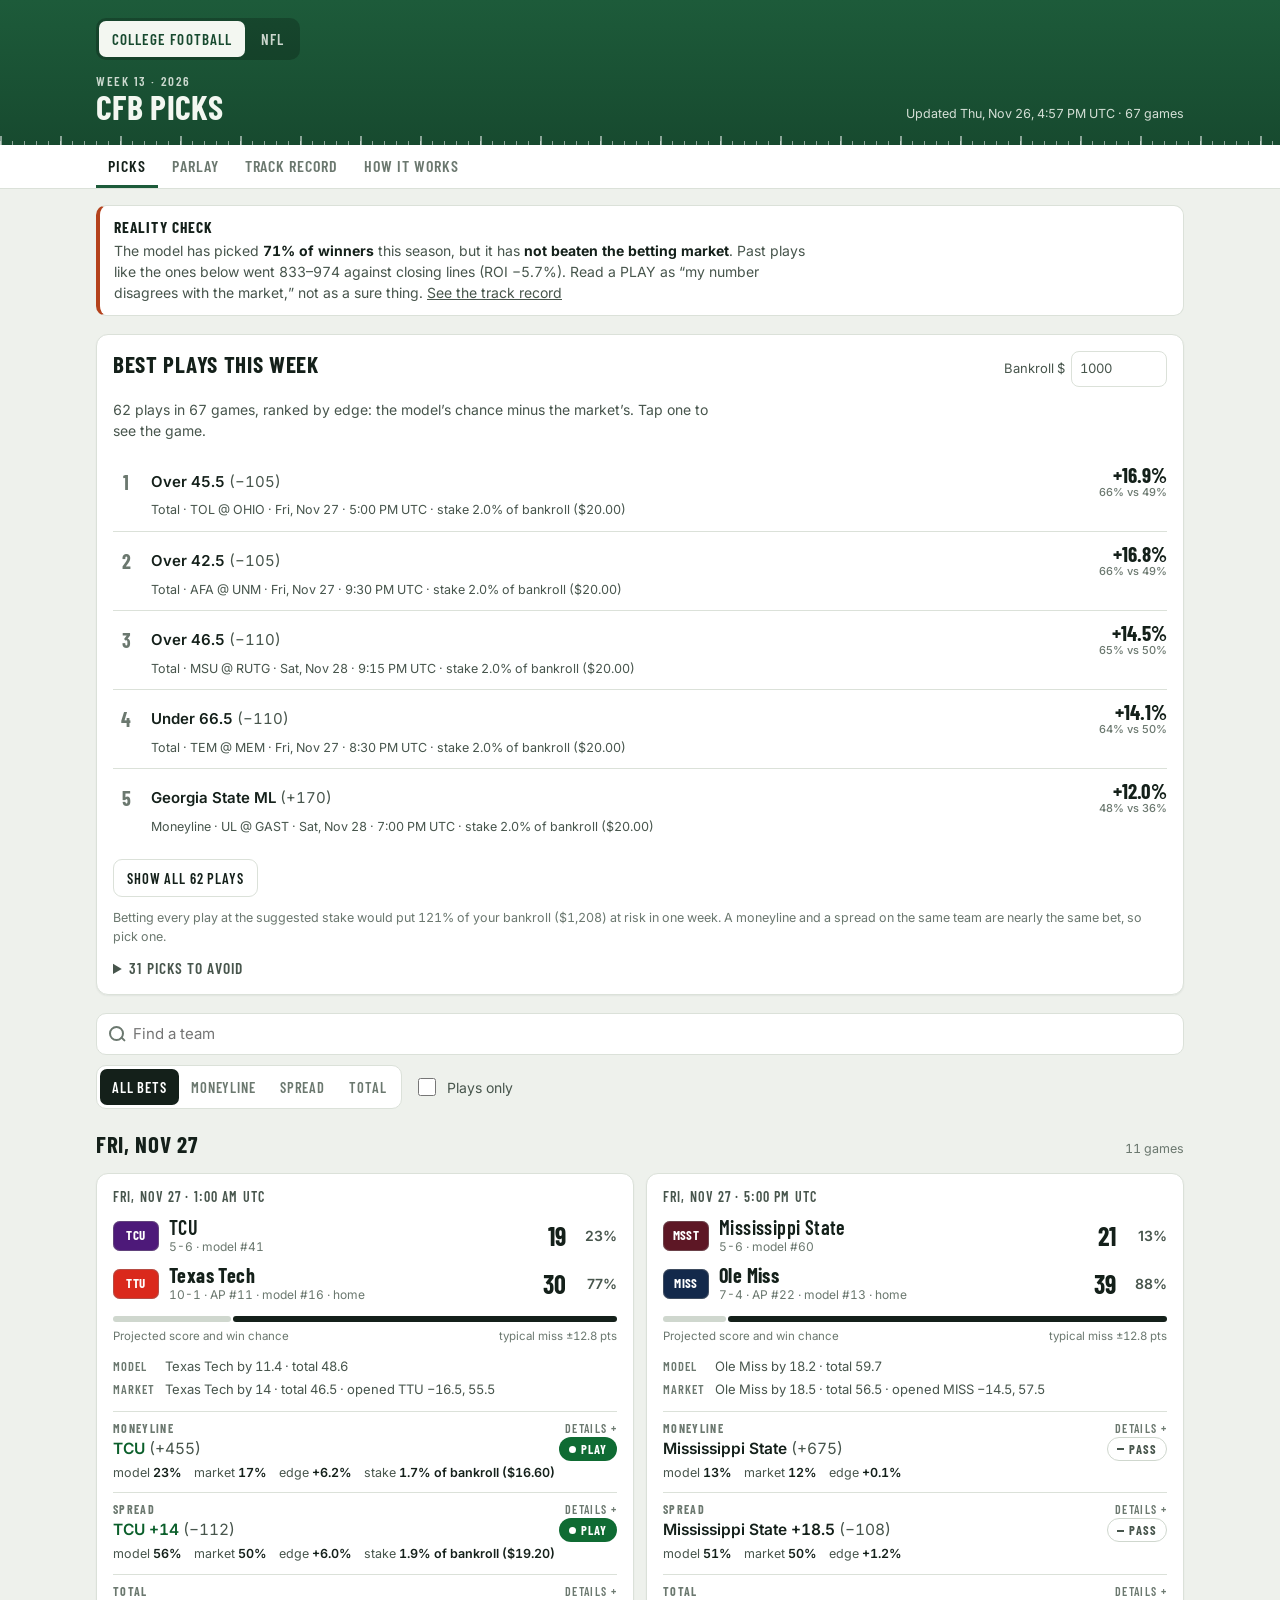
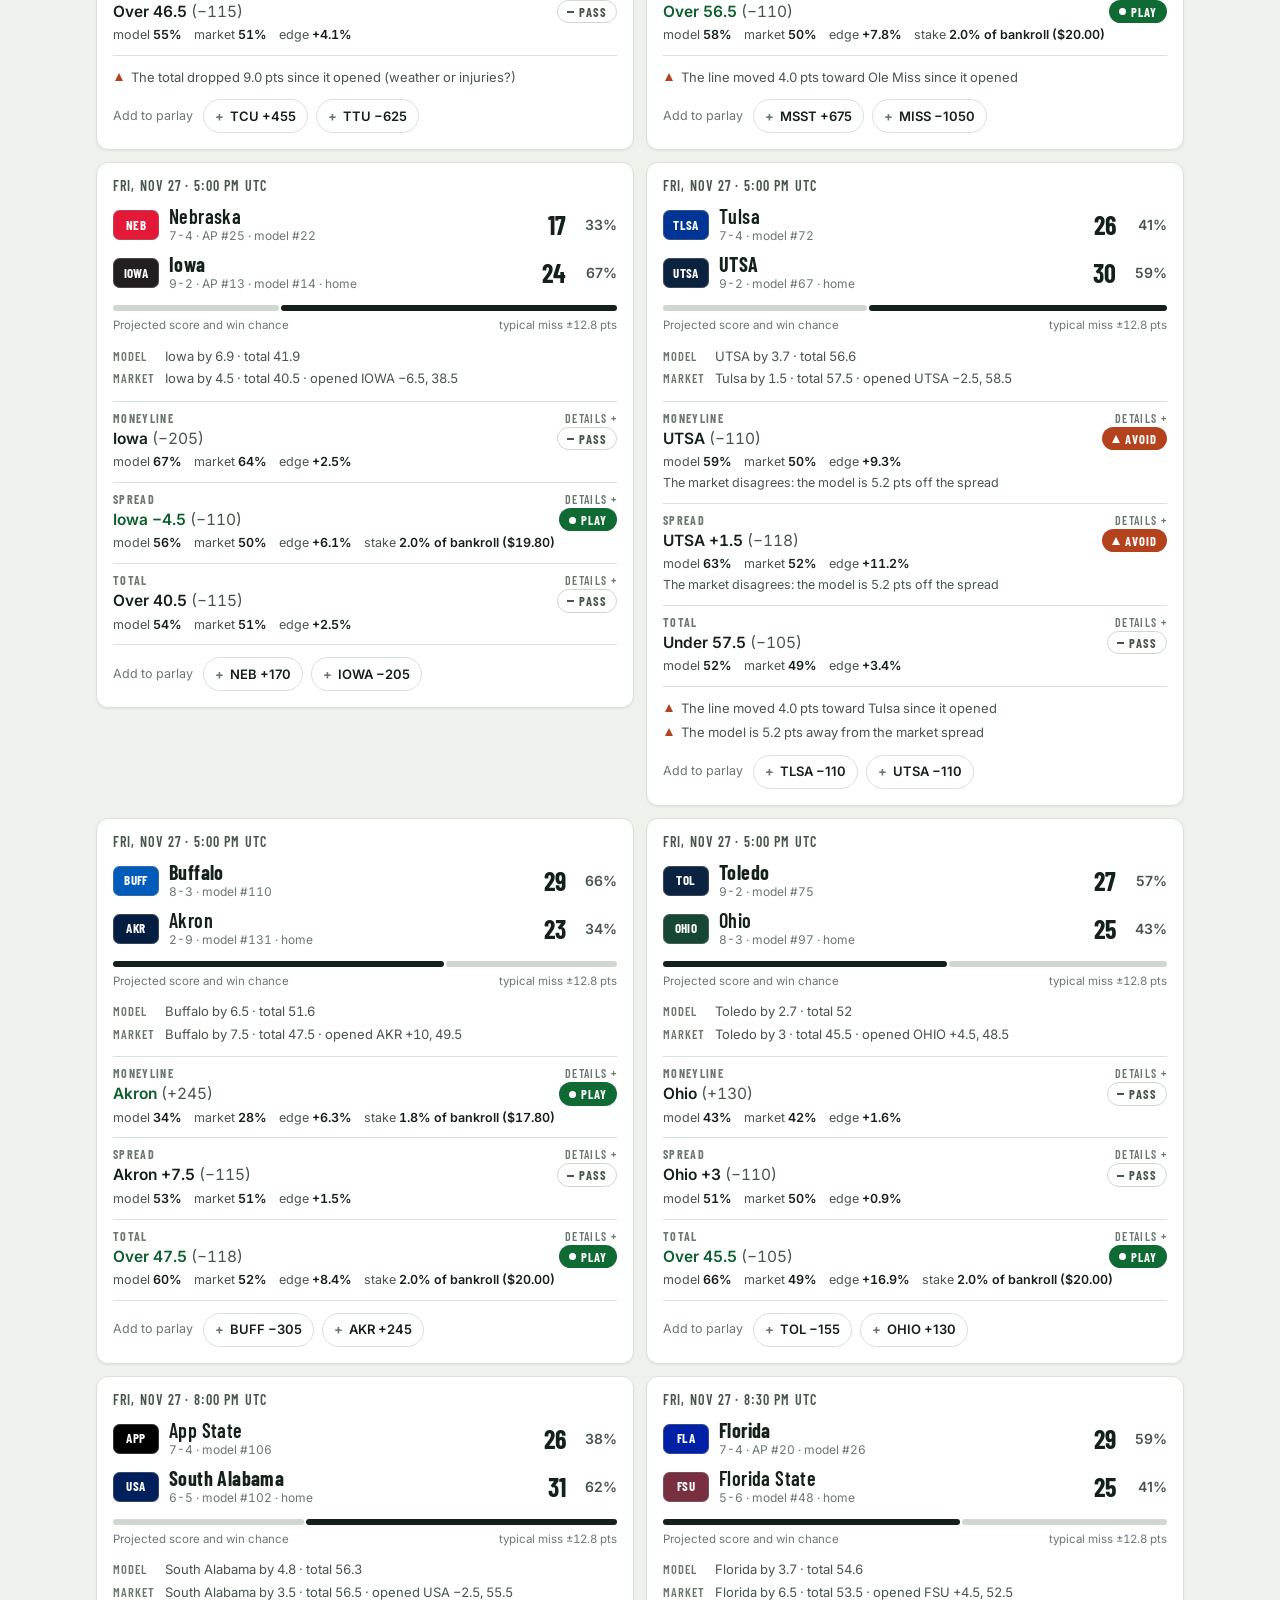
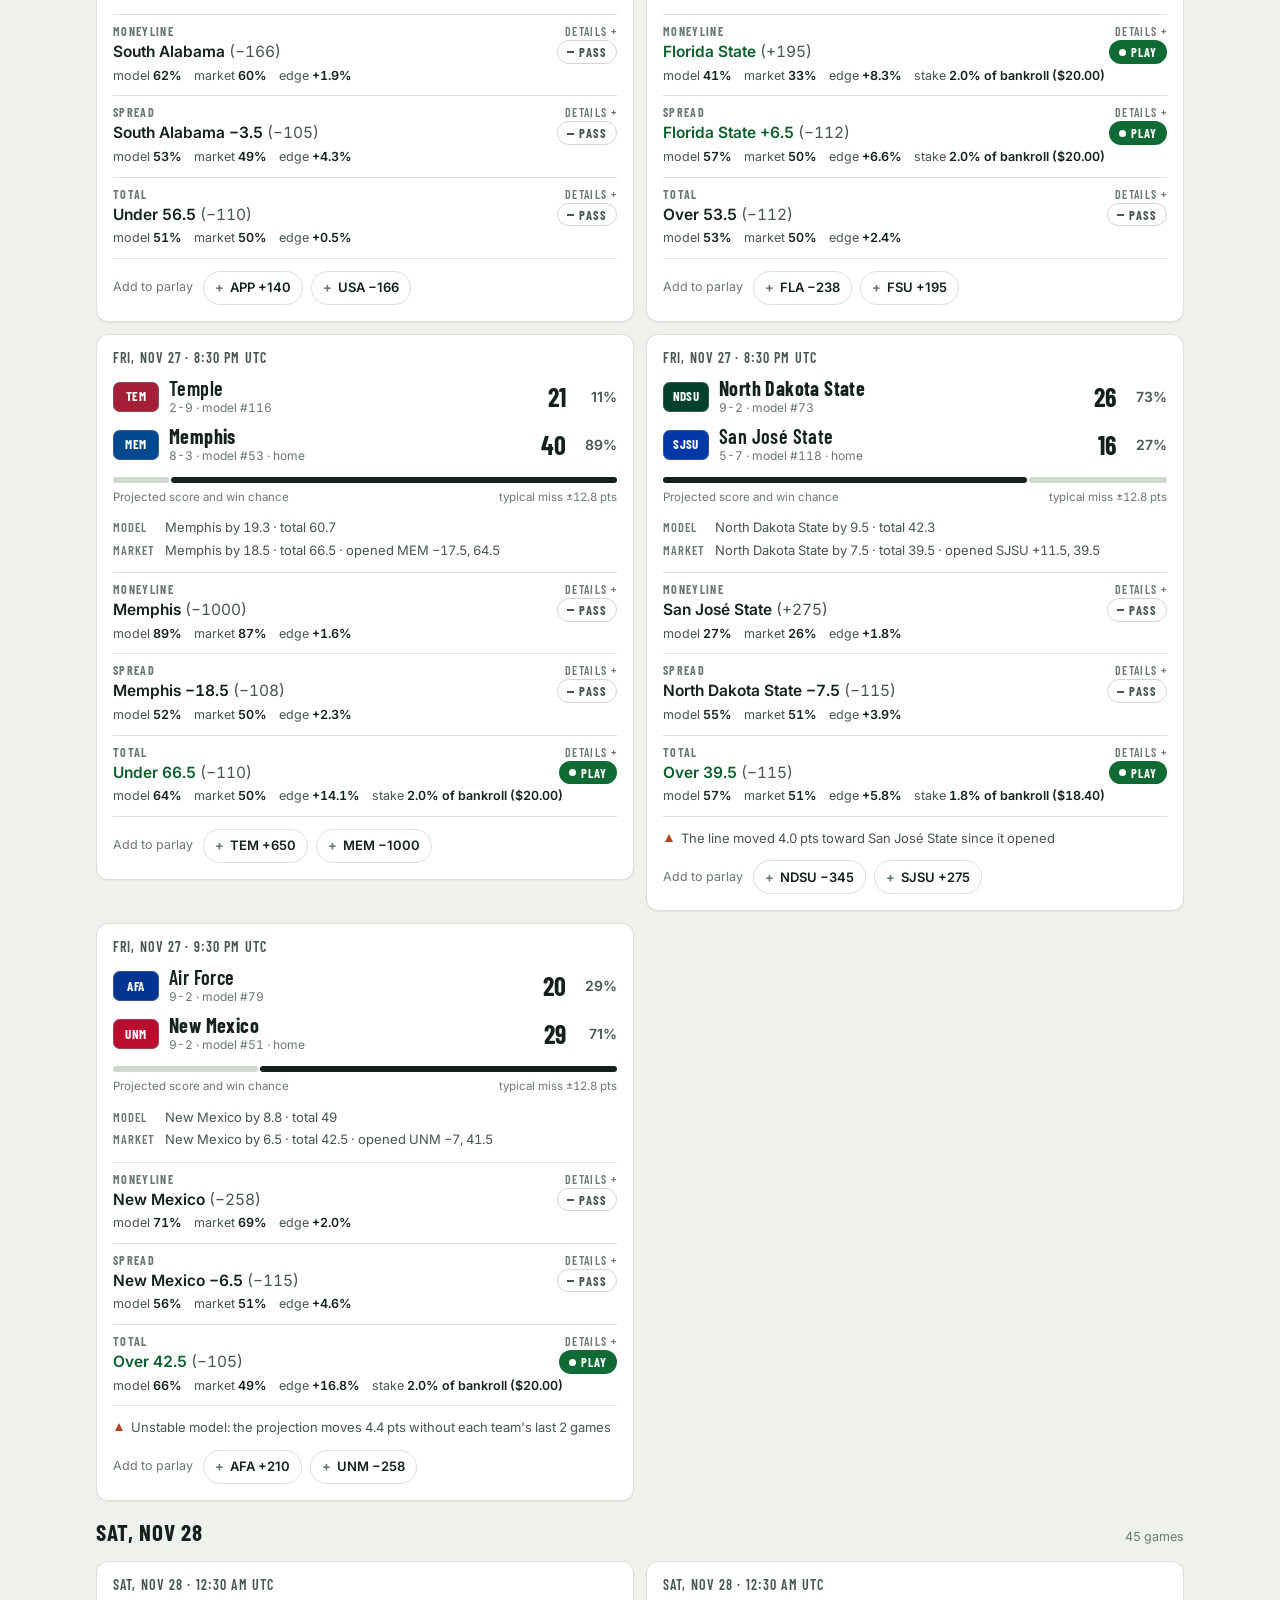
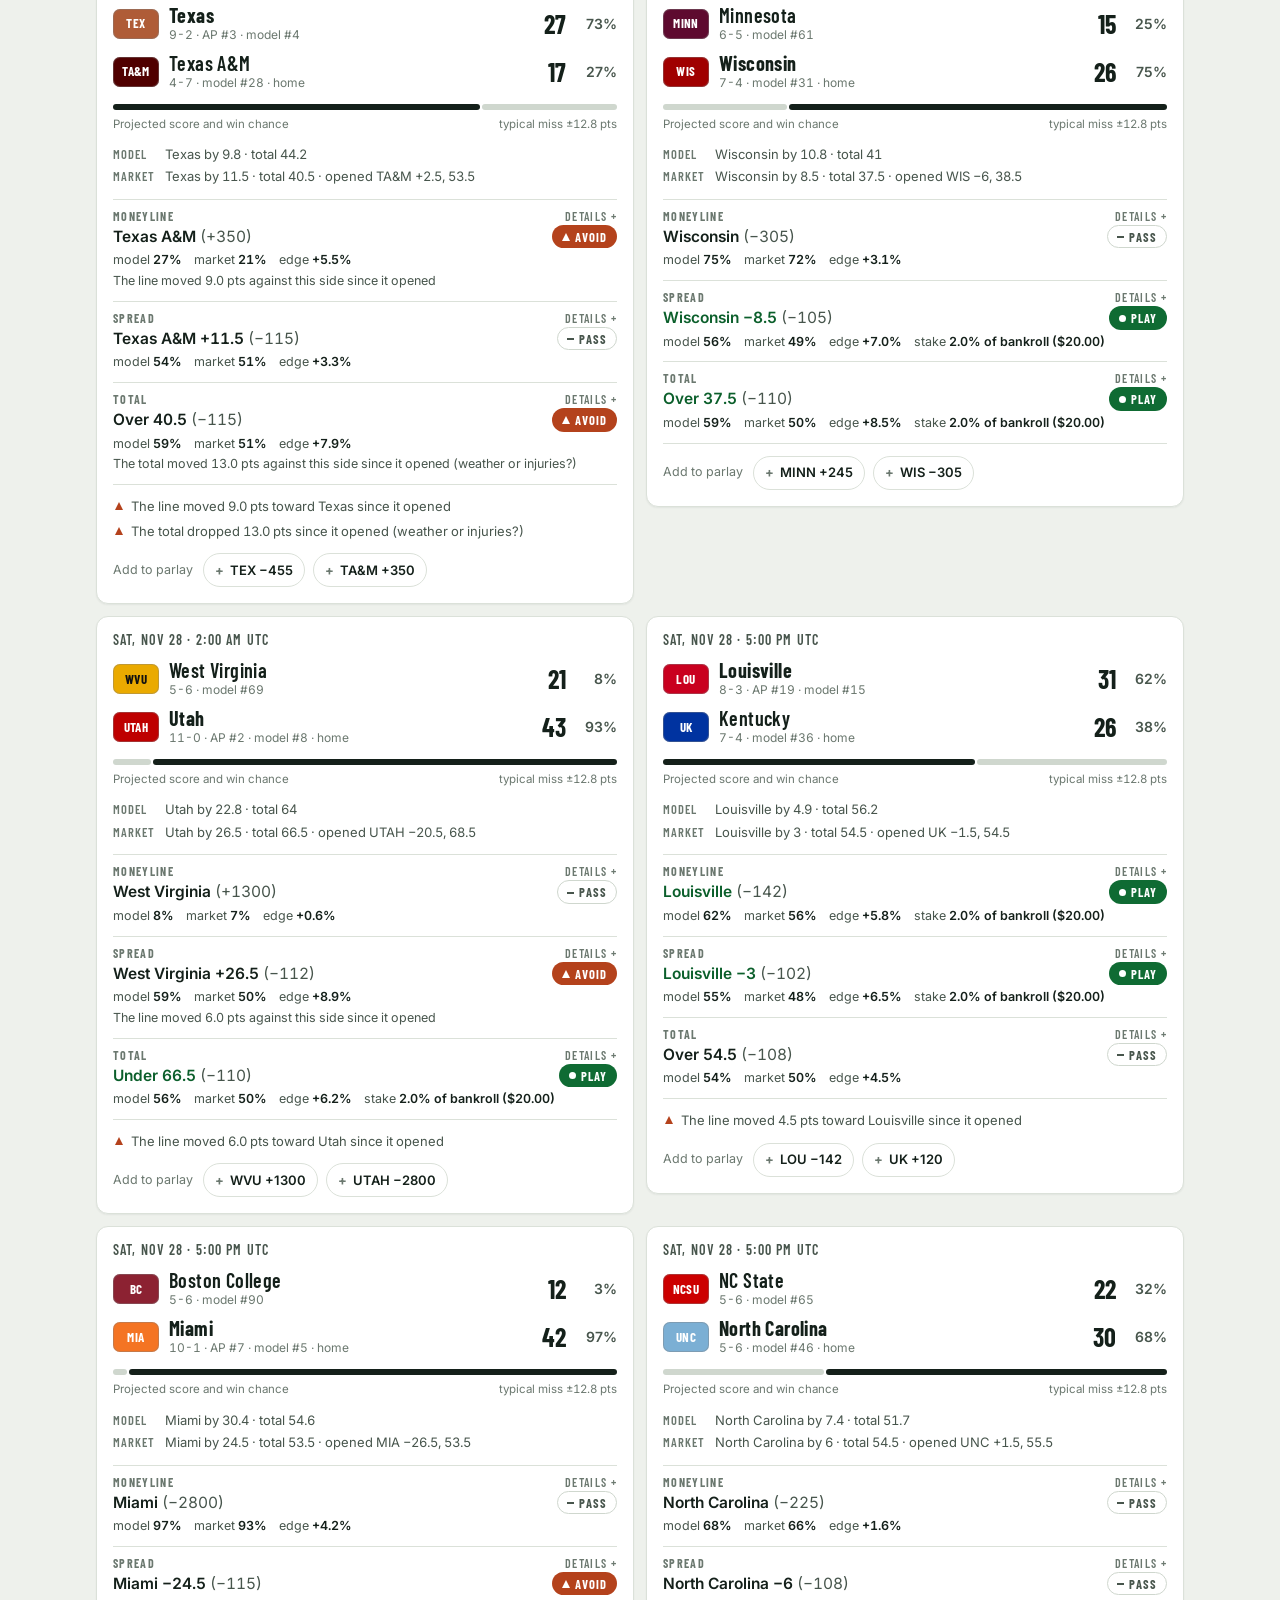
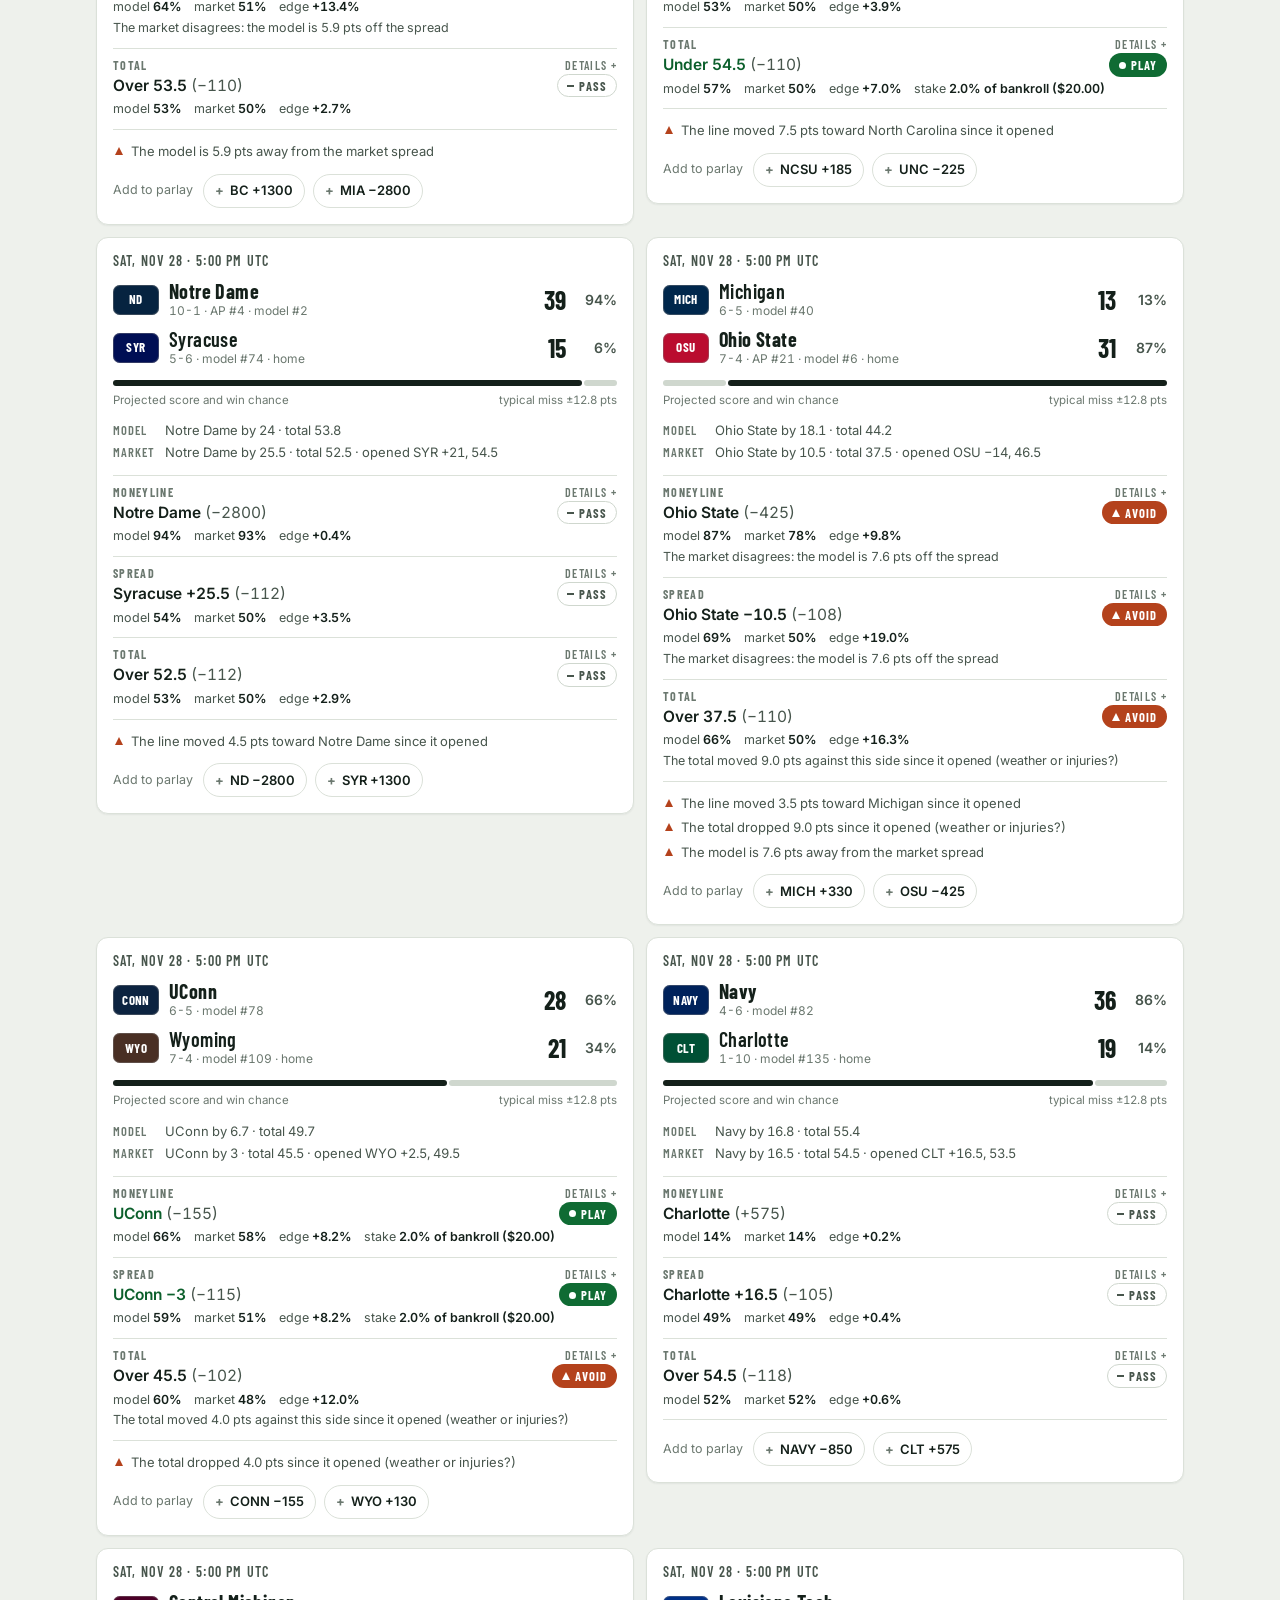
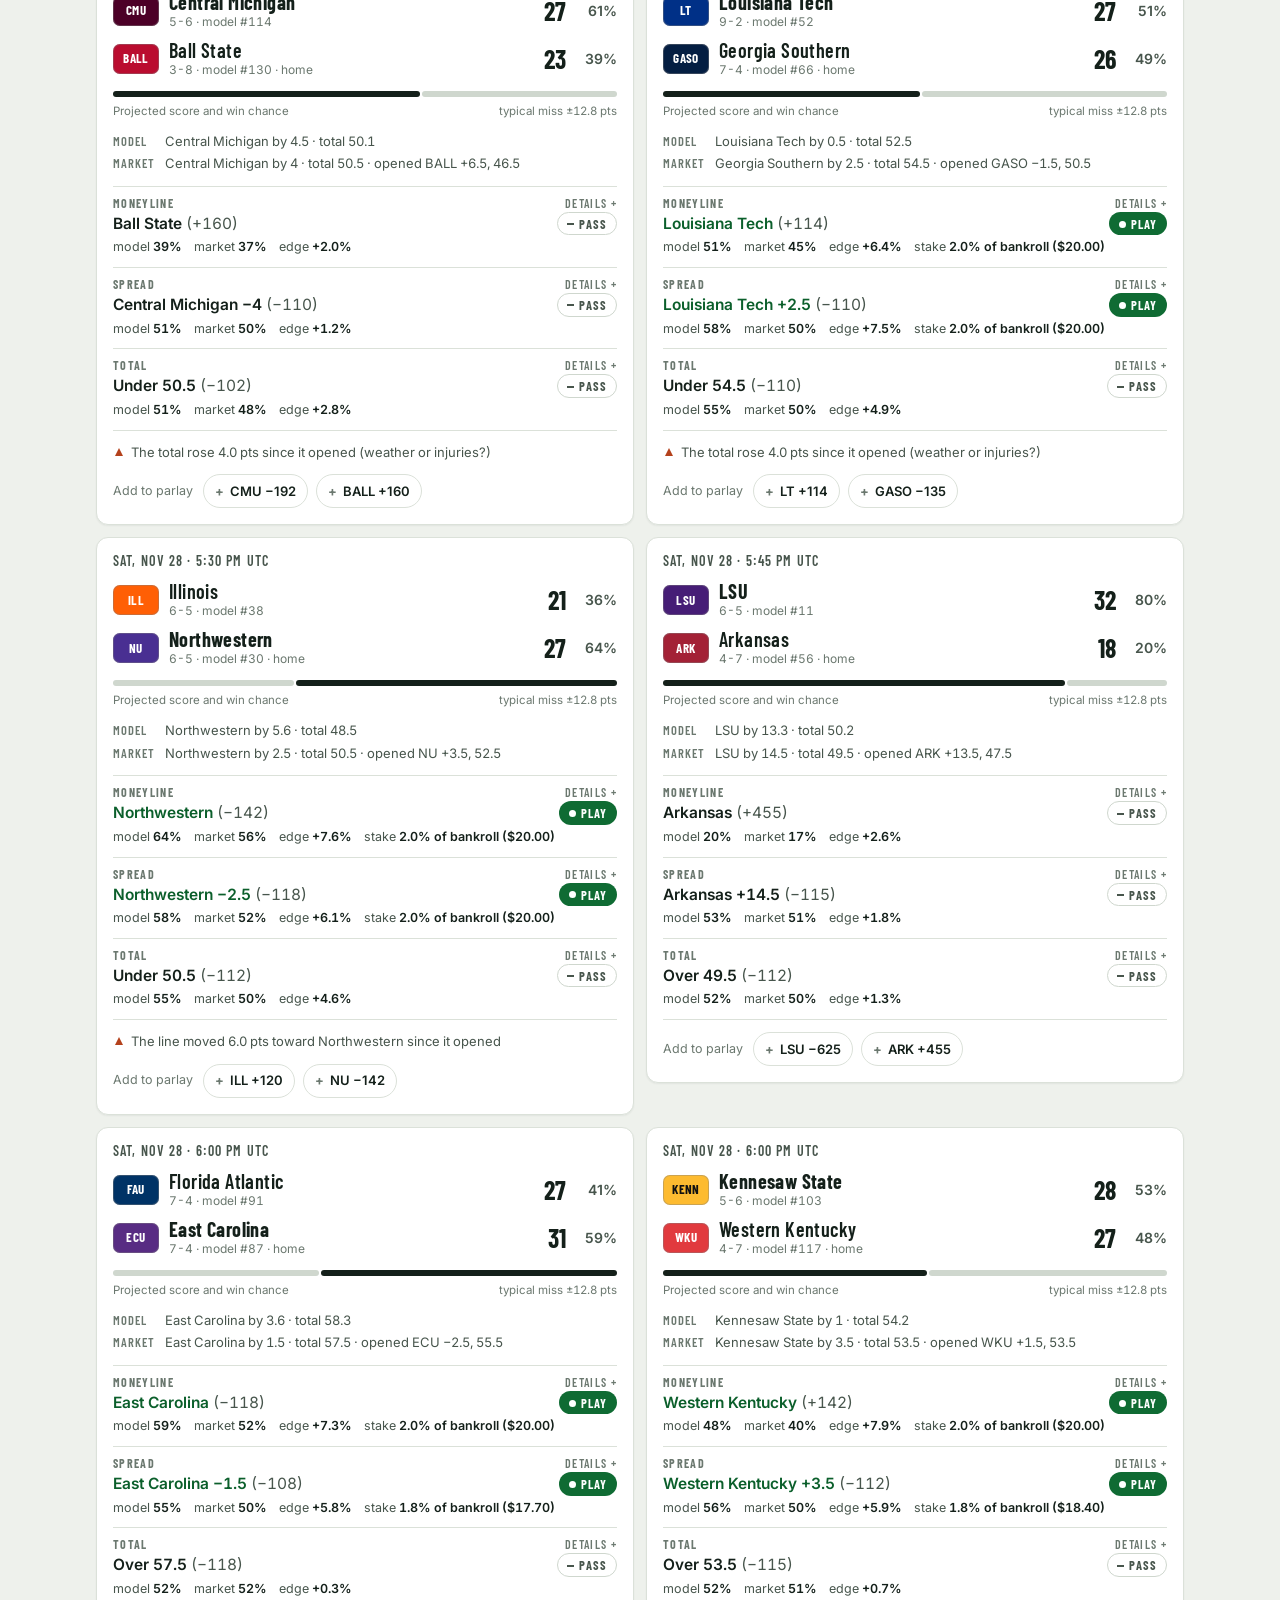
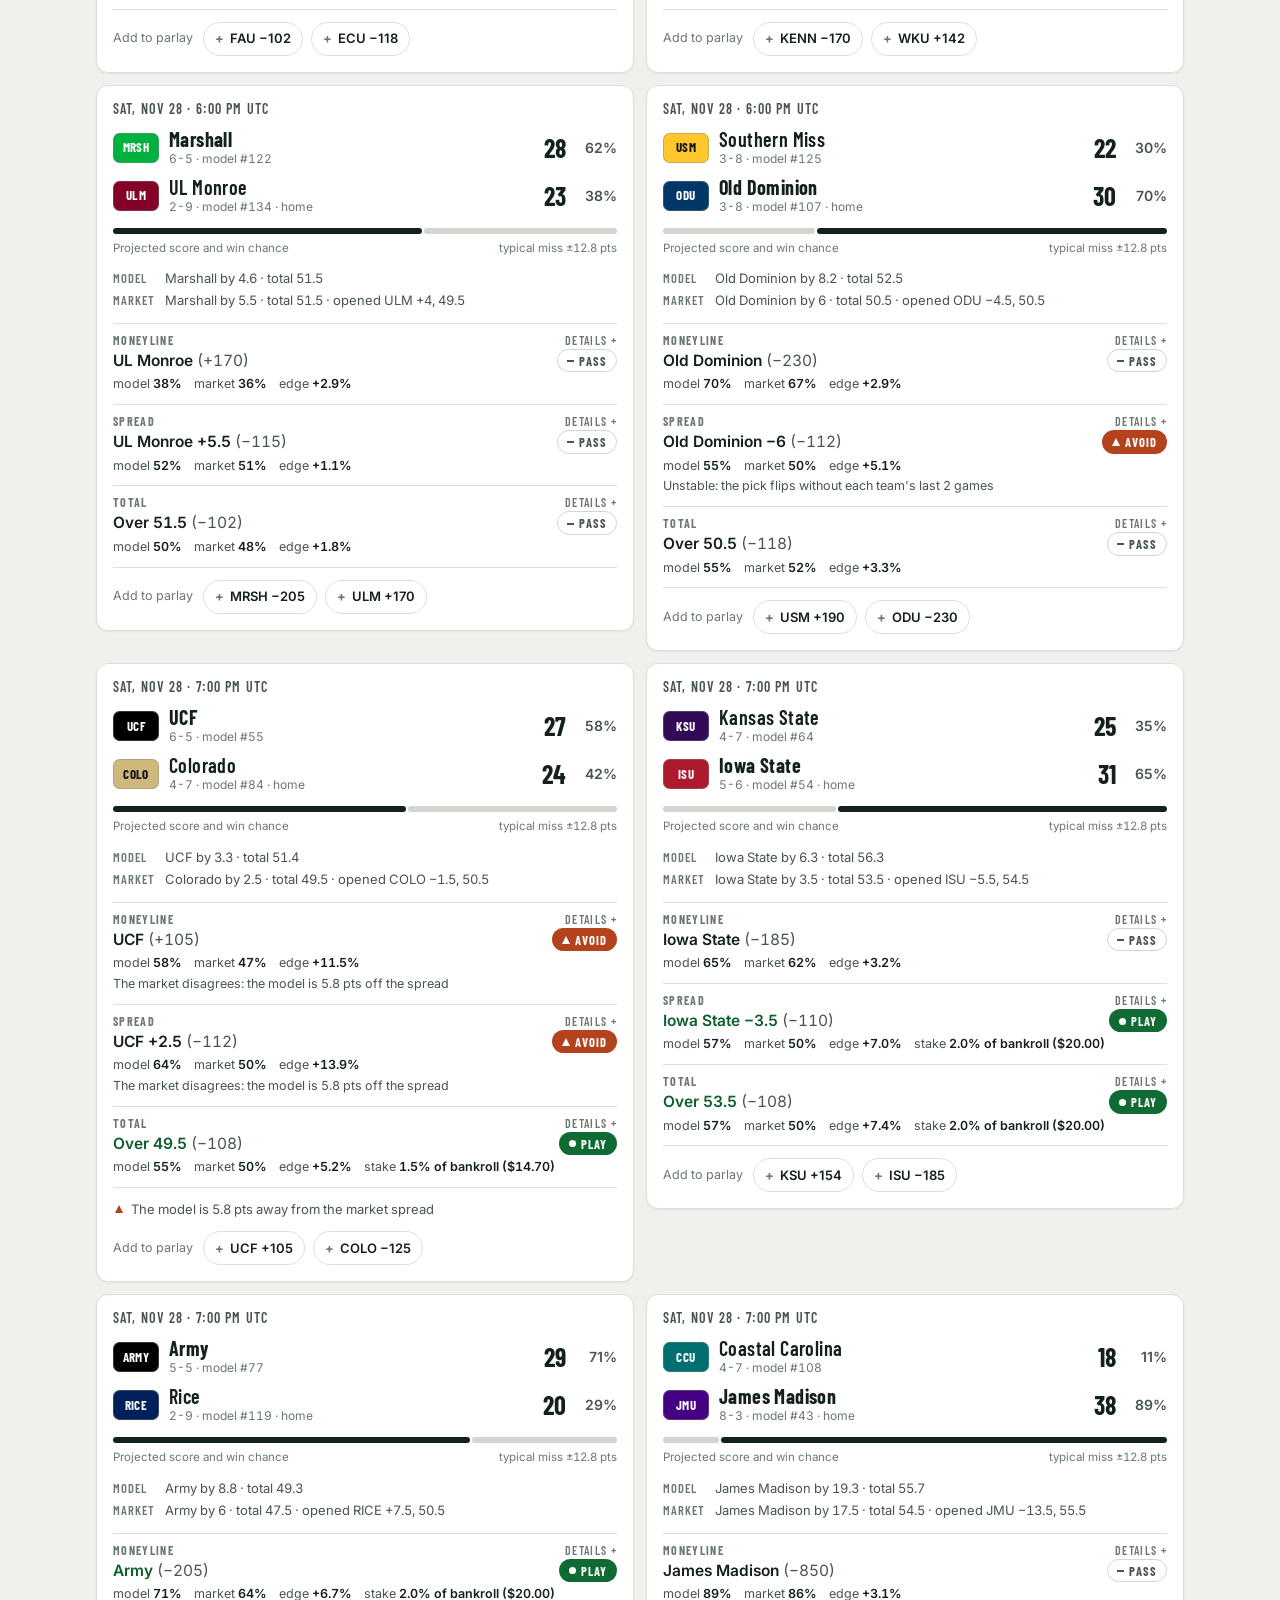
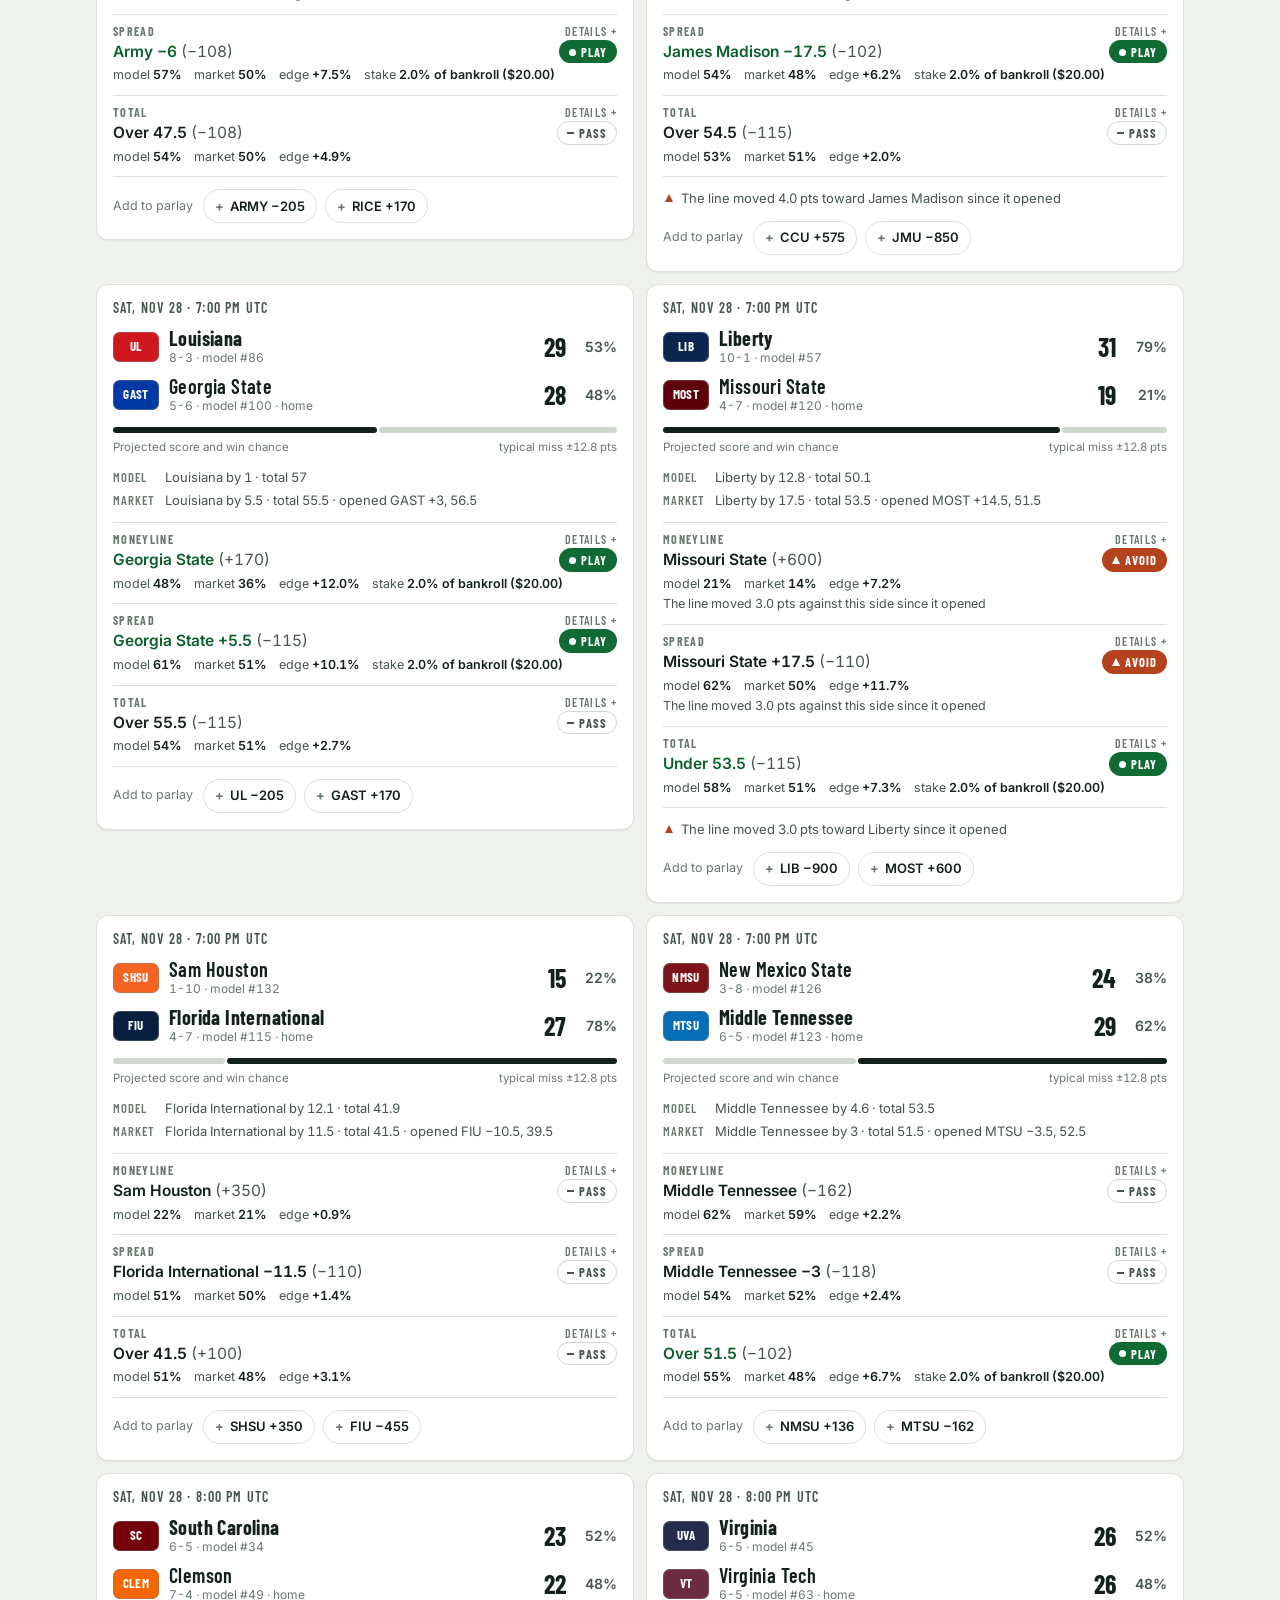
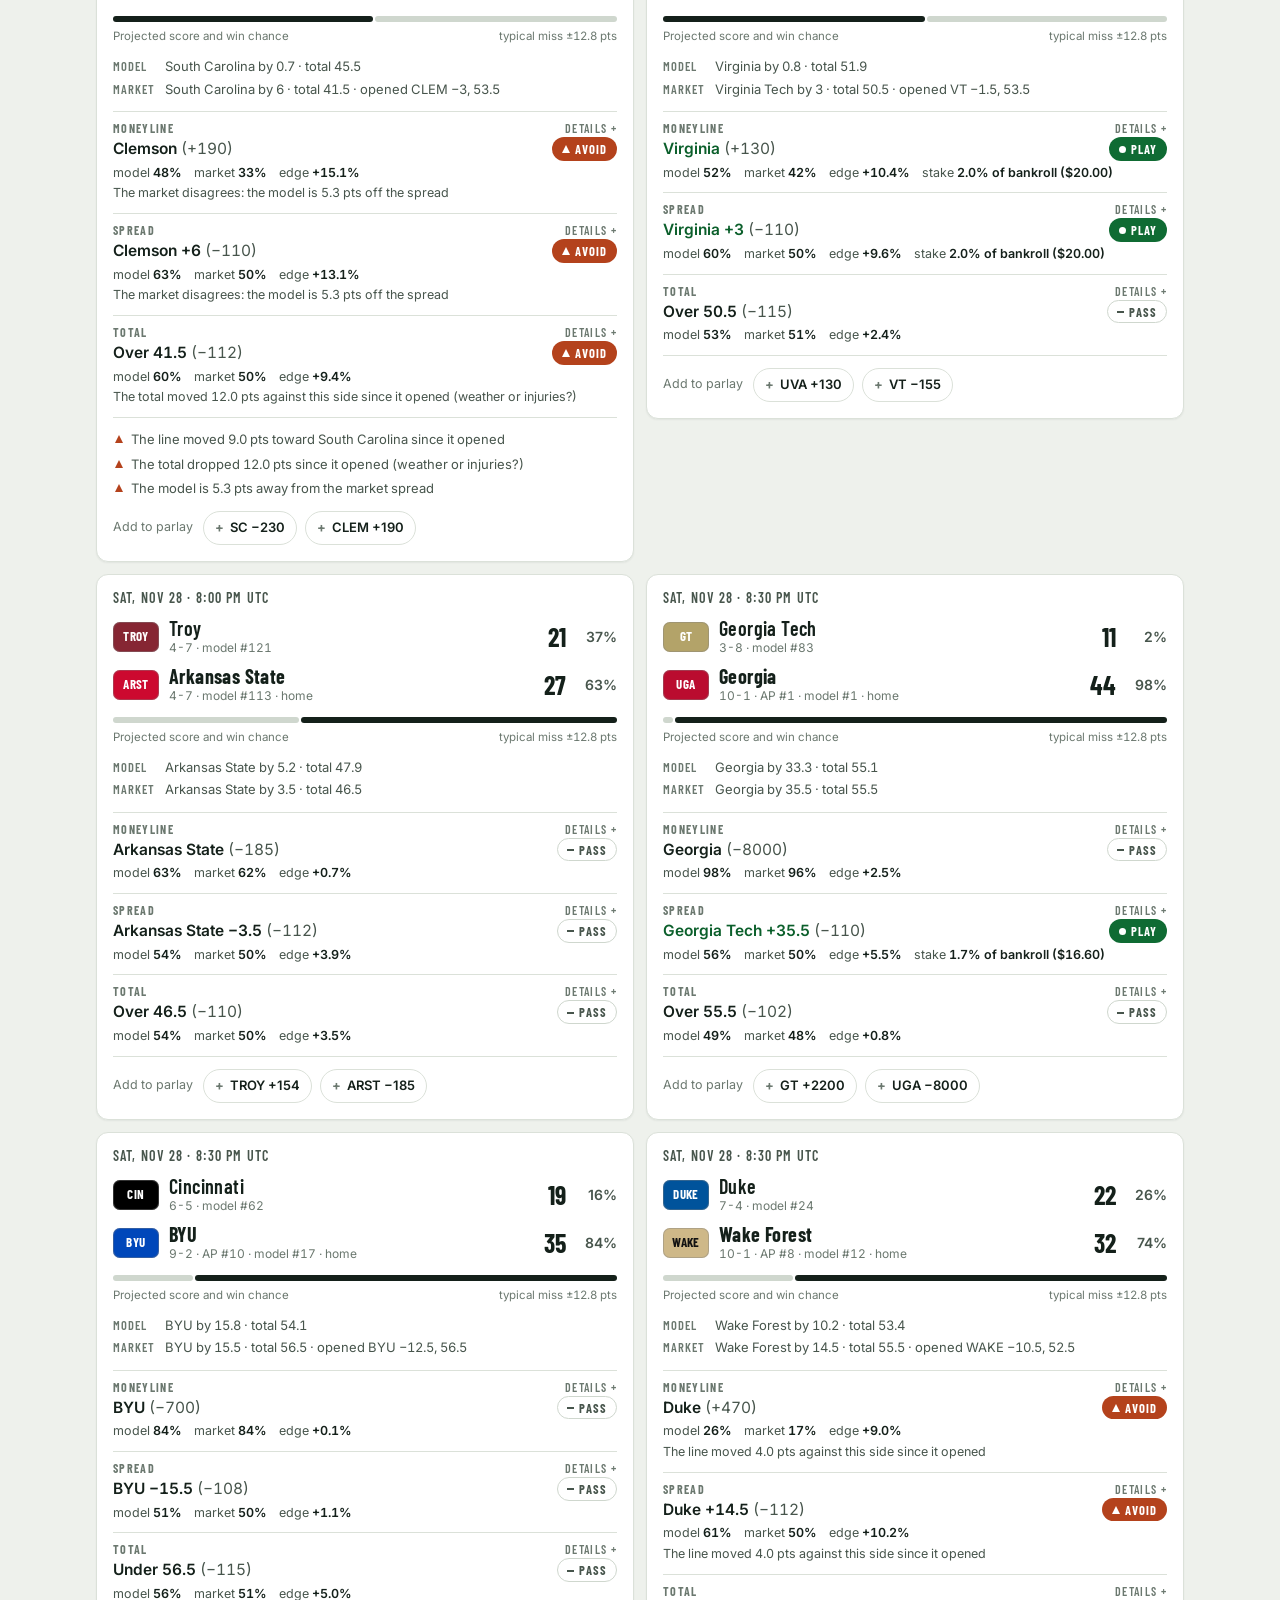
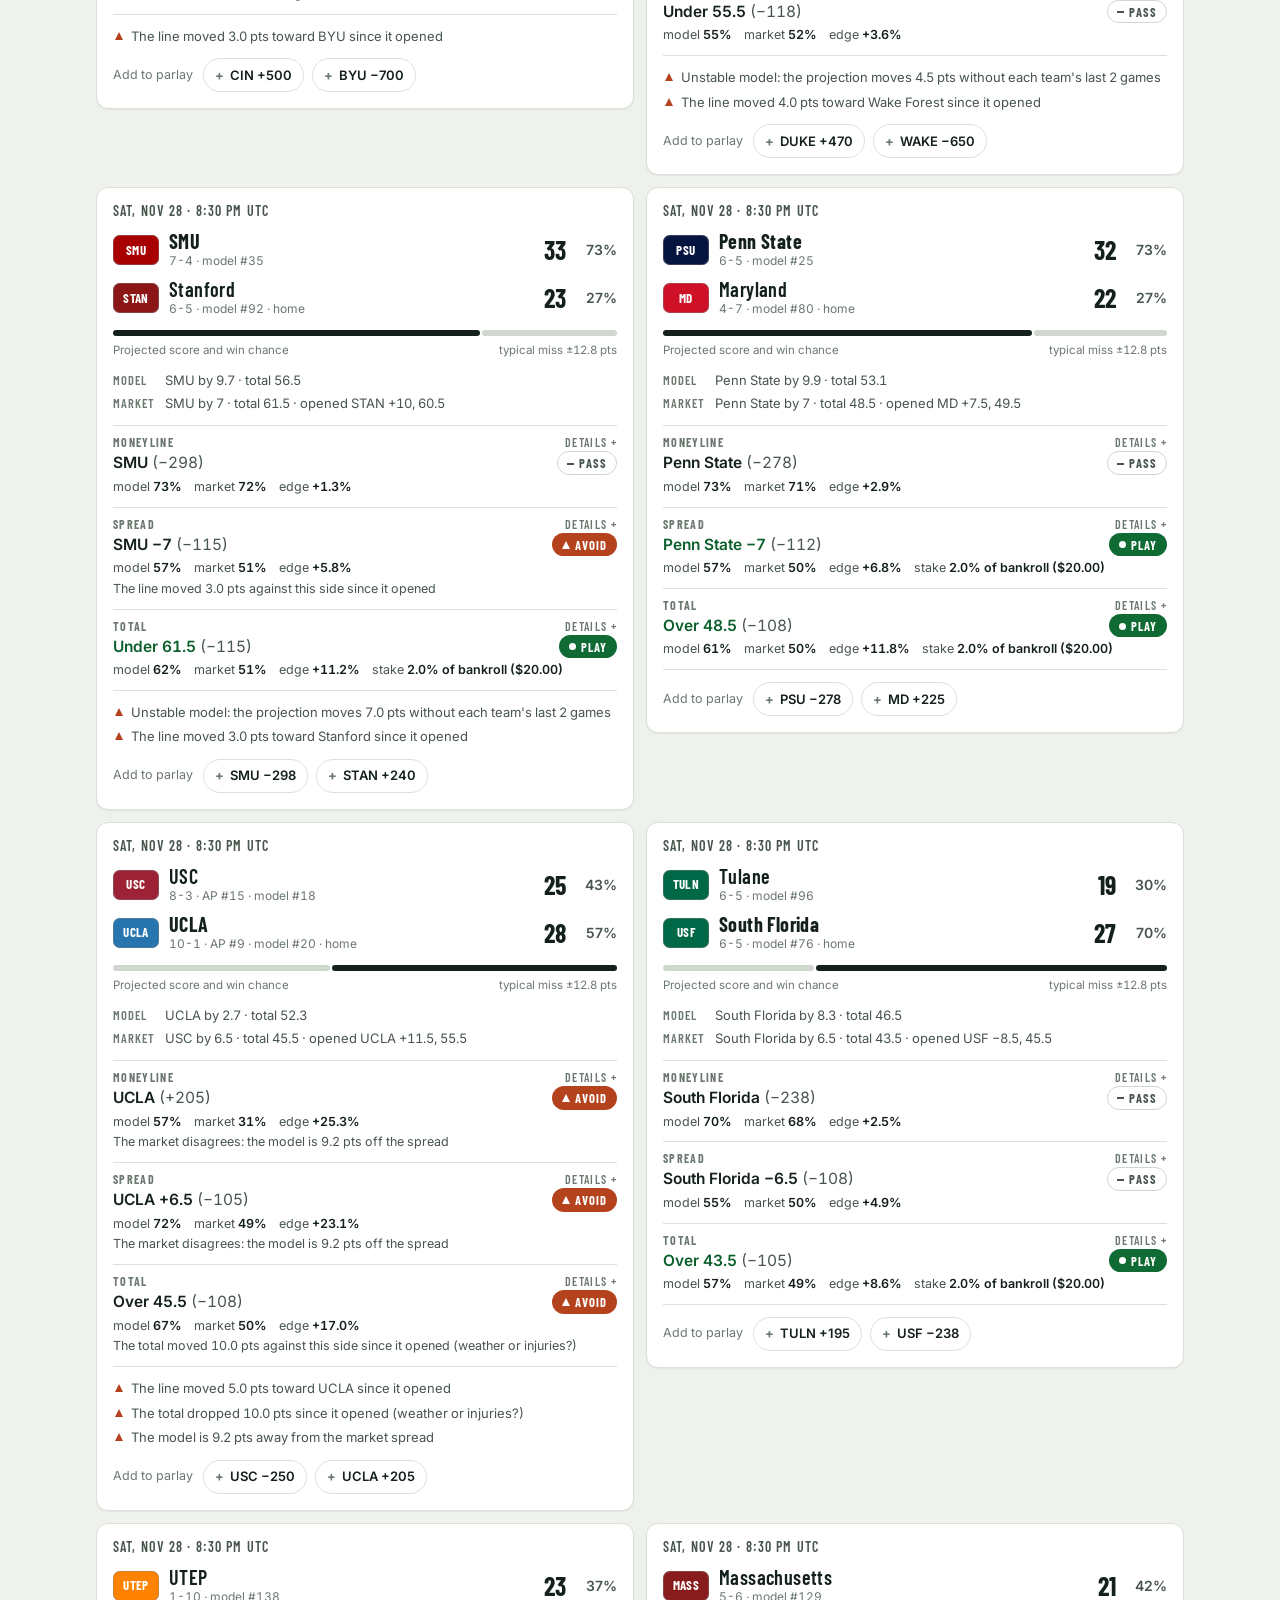
==== commit 90cc3833: "Publish site from 3927655" ====
--- a/index.html
+++ b/index.html
@@ -3,9 +3,9 @@
 <head>
 <meta charset="utf-8">
 <meta name="viewport" content="width=device-width, initial-scale=1, viewport-fit=cover">
-<meta name="description" content="Weekly college football projections: projected scores, win probabilities and how they compare with the betting market.">
+<meta name="description" content="Weekly college football and NFL projections: projected scores, win probabilities and how they compare with the betting market.">
 <!-- head:start -->
-<title>CFB Picks</title>
+<title>CFB &amp; NFL Picks</title>
 <meta name="claude:viewport-fit-sides" content="cover">
 <link rel="stylesheet" href="https://fonts.googleapis.com/css2?family=Barlow+Condensed:wght@500;600;700&family=Inter:wght@400;500;600;700&display=swap">
 <!-- head:end -->
@@ -14,10 +14,16 @@
 <body>
 <!-- body:start -->
 <header class="field">
+  <div class="wrap">
+    <nav class="sports" aria-label="League">
+      <a href="#cfb-picks" data-sport="cfb">College football</a>
+      <a href="#nfl-picks" data-sport="nfl">NFL</a>
+    </nav>
+  </div>
   <div class="wrap field-inner">
     <div>
       <p class="eyebrow" id="hdr-week">College football</p>
-      <h1>CFB Picks</h1>
+      <h1 id="hdr-title">CFB Picks</h1>
     </div>
     <p class="field-meta" id="hdr-meta">Loading…</p>
   </div>
--- a/styles.css
+++ b/styles.css
@@ -1,5 +1,5 @@
-/* Layout: a "field" band on top, sticky tabs, then one column of cards
-   (two columns on wide screens). Numbers use tabular figures. */
+/* Layout: a "field" band on top with the league switch, sticky tabs, then one
+   column of cards (two columns on wide screens). Numbers use tabular figures. */
 :root {
   --bg: #eef1ec;
   --surface: #ffffff;
@@ -128,6 +128,15 @@
   padding-top: calc(env(safe-area-inset-top, 0px) + 18px);
 }
 .field-inner { display: flex; flex-wrap: wrap; align-items: flex-end; justify-content: space-between; gap: 6px 20px; padding-block: 0 12px; }
+.sports { display: inline-flex; gap: 3px; padding: 3px; margin-bottom: 14px; border-radius: 10px; background: rgba(0, 0, 0, 0.22); max-width: 100%; }
+.sports a {
+  display: inline-flex; align-items: center; min-height: 36px; padding: 8px 13px; border-radius: 7px;
+  font: 600 15px/1 var(--display); letter-spacing: 0.07em; text-transform: uppercase; text-decoration: none; white-space: nowrap;
+  color: var(--field-ink); opacity: 0.82;
+}
+.sports a:hover { opacity: 1; }
+.sports a[aria-current="true"] { background: var(--field-ink); color: var(--field-2); opacity: 1; }
+.sports a:focus-visible { outline-color: var(--field-ink); }
 .eyebrow { font: 600 13px/1.2 var(--display); letter-spacing: 0.12em; text-transform: uppercase; opacity: 0.82; }
 h1 { font: 700 34px/1 var(--display); letter-spacing: 0.01em; text-transform: uppercase; }
 .field-meta { font-size: 12.5px; opacity: 0.86; min-width: 0; }
@@ -415,6 +424,8 @@
   .meter { width: 34px; }
   .mini th, .mini td { padding: 6px 4px; }
   .badge { width: 42px; }
+  .sports { display: flex; }
+  .sports a { flex: 1 1 0; justify-content: center; padding-inline: 8px; }
 }
 @media (prefers-reduced-motion: no-preference) {
   .game.flash { transition: outline-color 0.6s ease; }
